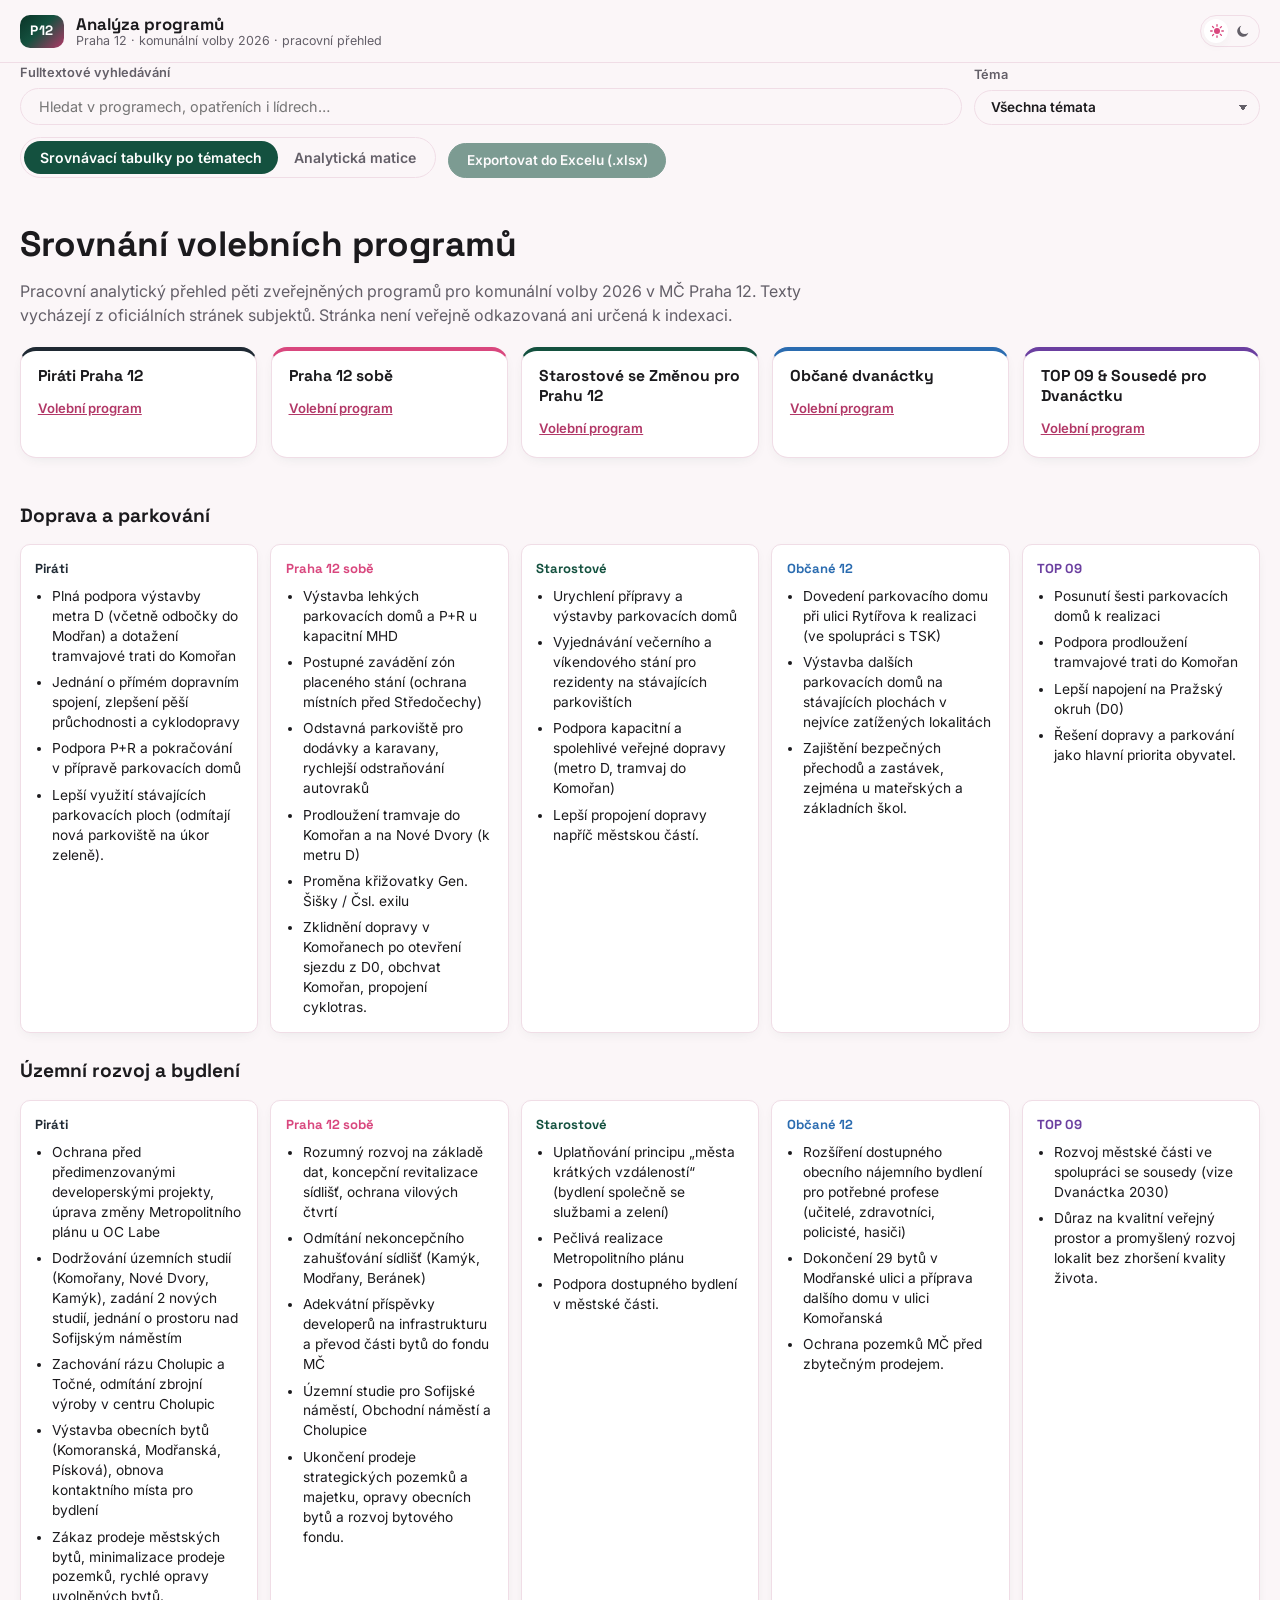
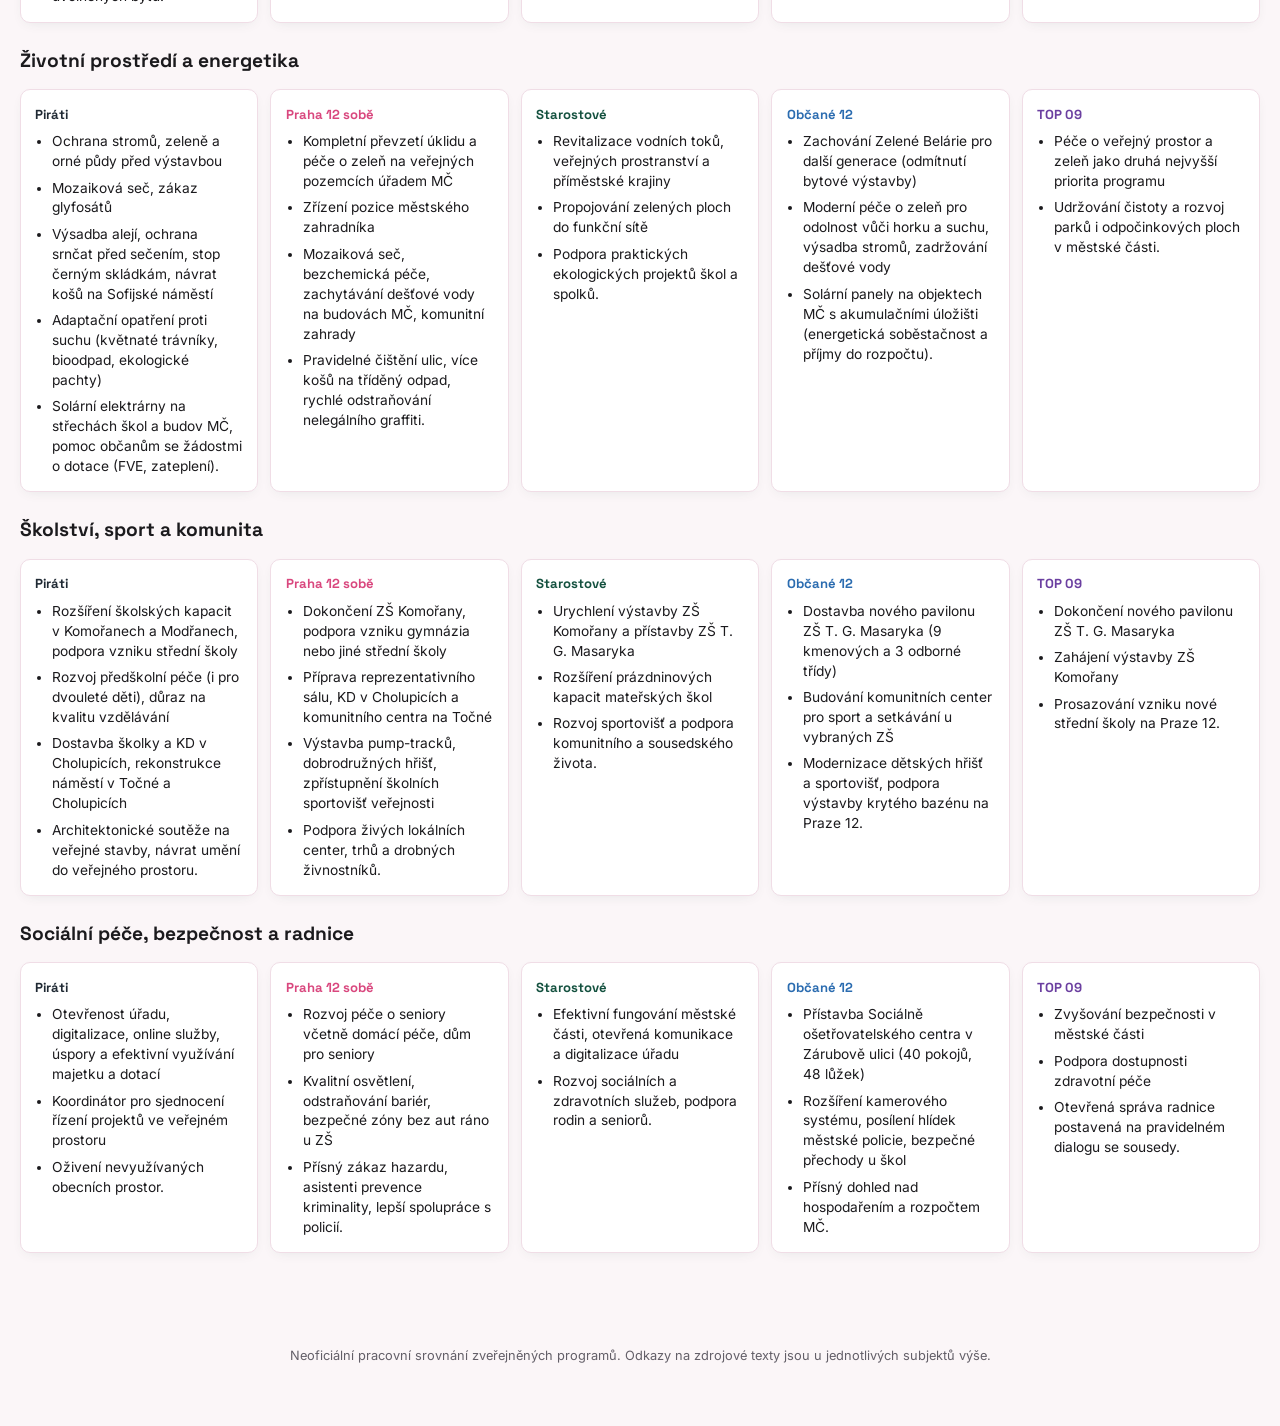
==== analyza-p12-2026/index.html @ 3a78e312 "Add a hidden Prague 12 2026 program comparison page. EOF  Co-authored-by: Cursor <cursoragent@cursor" ====
<!doctype html>
<html lang="cs">
<head>
  <meta charset="UTF-8" />
  <meta name="viewport" content="width=device-width, initial-scale=1" />
  <title>Analýza programů Praha 12 — komunální volby 2026</title>
  <meta name="robots" content="noindex, nofollow">
  <meta name="description" content="Interní srovnání volebních programů komunálních voleb 2026 v MČ Praha 12." />
  <link rel="icon" href="data:,">
  <link rel="preconnect" href="https://fonts.googleapis.com">
  <link rel="preconnect" href="https://fonts.gstatic.com" crossorigin>
  <link href="https://fonts.googleapis.com/css2?family=Space+Grotesk:wght@500;600;700&family=Inter:wght@400;500;600;700&display=swap" rel="stylesheet">
  <link rel="stylesheet" href="../css/styles.css" />
  <link rel="stylesheet" href="styles.css" />
  <script>
    (function () {
      var saved = localStorage.getItem("p12-theme");
      var prefersDark = window.matchMedia && window.matchMedia("(prefers-color-scheme: dark)").matches;
      var theme = saved || (prefersDark ? "dark" : "light");
      document.documentElement.setAttribute("data-theme", theme);
    })();
  </script>
</head>
<body class="analysis-page">
  <div class="analysis-sticky">
    <header class="site-header">
      <div class="site-header__inner">
        <div class="brand">
          <span class="brand__badge">P12</span>
          <div class="brand__text">
            <strong>Analýza programů</strong>
            <span>Praha 12 · komunální volby 2026 · pracovní přehled</span>
          </div>
        </div>
        <div class="header-controls">
          <button id="theme-toggle" class="theme-switch" type="button" role="switch" aria-checked="false" aria-label="Přepnout tmavý režim">
            <span class="theme-switch__icon theme-switch__icon--sun" aria-hidden="true">
              <svg viewBox="0 0 24 24" fill="none" xmlns="http://www.w3.org/2000/svg">
                <circle cx="12" cy="12" r="4.5" fill="currentColor"/>
                <g stroke="currentColor" stroke-width="2" stroke-linecap="round">
                  <path d="M12 2.5v2.3M12 19.2v2.3M21.5 12h-2.3M4.8 12H2.5M18.6 5.4l-1.6 1.6M6.9 17.1l-1.6 1.6M18.6 18.6l-1.6-1.6M6.9 6.9 5.3 5.3"/>
                </g>
              </svg>
            </span>
            <span class="theme-switch__icon theme-switch__icon--moon" aria-hidden="true">
              <svg viewBox="0 0 24 24" fill="none" xmlns="http://www.w3.org/2000/svg">
                <path d="M20 14.5A8.5 8.5 0 1 1 9.5 4a7 7 0 0 0 10.5 10.5Z" fill="currentColor"/>
              </svg>
            </span>
            <span class="theme-switch__thumb" aria-hidden="true"></span>
          </button>
        </div>
      </div>
    </header>

    <div class="analysis-toolbar">
      <div class="analysis-toolbar__row">
        <label class="filter-group filter-group--grow">
          <span class="filter-group__label">Fulltextové vyhledávání</span>
          <div class="search-box">
            <input id="analysis-search" type="search" placeholder="Hledat v programech, opatřeních i lídrech…" autocomplete="off" />
          </div>
        </label>
        <label class="filter-group">
          <span class="filter-group__label">Téma</span>
          <select id="topic-filter" class="analysis-select" aria-label="Filtrovat podle tématu"></select>
        </label>
      </div>
      <div class="analysis-toolbar__row">
        <div class="segmented" role="group" aria-label="Přepínač zobrazení">
          <button class="segmented__btn is-active" type="button" data-view="compare" aria-pressed="true">Srovnávací tabulky po tématech</button>
          <button class="segmented__btn" type="button" data-view="matrix" aria-pressed="false">Analytická matice</button>
        </div>
        <button id="export-xlsx" class="btn btn--primary" type="button">Exportovat do Excelu (.xlsx)</button>
      </div>
    </div>
  </div>

  <main>
    <section class="analysis-hero">
      <h1>Srovnání volebních programů</h1>
      <p>Pracovní analytický přehled pěti zveřejněných programů pro komunální volby 2026 v MČ Praha 12. Texty vycházejí z oficiálních stránek subjektů. Stránka není veřejně odkazovaná ani určená k indexaci.</p>
      <div class="party-overview" id="party-overview"></div>
    </section>

    <div id="view-compare"></div>

    <section id="view-matrix" class="card table-card" hidden>
      <p class="legend">
        <span><i class="swatch swatch--agree" aria-hidden="true"></i> Zelená = shoda většiny stran</span>
        <span><i class="swatch swatch--diverge" aria-hidden="true"></i> Oranžová = rozdílný přístup / specifický návrh</span>
        <span><i class="swatch swatch--conflict" aria-hidden="true"></i> Červená = střet</span>
      </p>
      <div class="matrix-wrap">
        <table class="matrix-table">
          <thead>
            <tr>
              <th>Opatření</th>
              <th>Piráti</th>
              <th>Praha 12 sobě</th>
              <th>STAN</th>
              <th>Občané 12</th>
              <th>TOP 09</th>
              <th>Stav shody</th>
            </tr>
          </thead>
          <tbody id="matrix-body"></tbody>
        </table>
      </div>
    </section>

    <p class="empty-state" id="analysis-empty" hidden>Pro zadané hledání nebo téma se nic nenašlo.</p>
  </main>

  <footer class="site-footer">
    <p>Neoficiální pracovní srovnání zveřejněných programů. Odkazy na zdrojové texty jsou u jednotlivých subjektů výše.</p>
  </footer>

  <script src="https://cdn.sheetjs.com/xlsx-0.20.3/package/dist/xlsx.full.min.js"></script>
  <script src="data.js"></script>
  <script src="app.js"></script>
</body>
</html>
---- css/styles.css ----
/* ===================== Design tokens ===================== */
:root {
  --font-heading: "Space Grotesk", "Inter", system-ui, sans-serif;
  --font-body: "Inter", system-ui, -apple-system, "Segoe UI", sans-serif;

  --color-bg: #fbf6f8;
  --color-bg-alt: #ffffff;
  --color-text: #1b1a1d;
  --color-text-muted: #635f68;
  --color-border: #f0dde6;
  --color-pending: #67676d;
  --color-pending-bg: #eeeef0;

  --color-pink: #d9477e;
  --color-pink-dark: #b23867;
  --color-pink-light: #e678a0;
  --color-green: #14513f;
  --color-green-light: #3f8d72;
  --color-green-dark: #0a3327;

  --color-female: var(--color-pink);
  --color-male: var(--color-green-light);

  --gradient-hero: linear-gradient(135deg, var(--color-green-dark) 0%, var(--color-green) 45%, var(--color-pink-dark) 100%);
  --shadow-card: 0 10px 30px -12px rgba(15, 76, 58, 0.18);
  --shadow-soft: 0 4px 14px -6px rgba(15, 76, 58, 0.12);
  --radius: 16px;
  --radius-sm: 10px;

  color-scheme: light;
}

:root[data-theme="dark"] {
  --color-bg: #0e1715;
  --color-bg-alt: #16211d;
  --color-text: #e9e6e8;
  --color-text-muted: #9aa6a0;
  --color-border: #263330;
  --color-pending: #b5b5bc;
  --color-pending-bg: #292c2e;

  --color-pink: #c96488;
  --color-pink-dark: #ab4f72;
  --color-pink-light: #d884a1;
  --color-green: #336b55;
  --color-green-light: #4f9880;
  --color-green-dark: #152821;

  --color-female: var(--color-pink);
  --color-male: var(--color-green-light);

  --gradient-hero: linear-gradient(135deg, #07120e 0%, #0f3b2b 45%, #5a0f36 100%);
  --shadow-card: 0 10px 30px -10px rgba(0, 0, 0, 0.5);
  --shadow-soft: 0 4px 16px -6px rgba(0, 0, 0, 0.45);
  color-scheme: dark;
}

* { box-sizing: border-box; }

html, body {
  margin: 0;
  padding: 0;
}

/* Prevent mobile browsers (iOS Safari / Chrome) from auto-inflating font
   size inside narrow table columns that sit within a wider, scrollable
   table - the cause of oddly huge text on phones. */
html {
  -webkit-text-size-adjust: 100%;
  text-size-adjust: 100%;
}

body {
  font-family: var(--font-body);
  background: var(--color-bg);
  color: var(--color-text);
  transition: background-color .25s ease, color .25s ease;
  line-height: 1.5;
}

h1, h2, h3 {
  font-family: var(--font-heading);
  margin: 0 0 .5rem;
}

a { color: var(--color-pink-dark); }
:root[data-theme="dark"] a { color: var(--color-pink-light); }

main {
  max-width: 1100px;
  margin: 0 auto;
  padding: 0 1.25rem 4rem;
}

/* ===================== Header ===================== */
.site-header {
  position: sticky;
  top: 0;
  z-index: 20;
  background: color-mix(in srgb, var(--color-bg-alt) 88%, transparent);
  backdrop-filter: blur(10px);
  border-bottom: 1px solid var(--color-border);
}

.site-header__inner {
  max-width: 1100px;
  margin: 0 auto;
  padding: .85rem 1.25rem;
  display: flex;
  align-items: center;
  justify-content: space-between;
  gap: .75rem;
  flex-wrap: wrap;
}

.brand { display: flex; align-items: center; gap: .75rem; }

.header-controls { display: flex; align-items: center; gap: .75rem; }

.brand__badge {
  font-family: var(--font-heading);
  font-weight: 700;
  color: #fff;
  background: var(--gradient-hero);
  padding: .4rem .65rem;
  border-radius: 10px;
  font-size: .85rem;
  letter-spacing: .03em;
}

.brand__text { display: flex; flex-direction: column; line-height: 1.2; }
.brand__text strong { font-family: var(--font-heading); font-size: 1.05rem; }
.brand__text span { font-size: .78rem; color: var(--color-text-muted); }

/* Theme toggle — sliding switch with sun/moon icons in site colors */
.theme-switch {
  position: relative;
  width: 60px;
  height: 32px;
  padding: 0;
  border: 1px solid var(--color-border);
  border-radius: 999px;
  background: var(--color-bg);
  cursor: pointer;
  flex: none;
}
.theme-switch__icon {
  position: absolute;
  top: 50%;
  transform: translateY(-50%);
  width: 16px;
  height: 16px;
  display: flex;
  align-items: center;
  justify-content: center;
  transition: color .2s ease;
}
.theme-switch__icon svg { width: 100%; height: 100%; }
.theme-switch__icon--sun { left: 8px; color: var(--color-pink); z-index: 2; }
.theme-switch__icon--moon { right: 8px; color: var(--color-text-muted); z-index: 2; }
.theme-switch[aria-checked="true"] .theme-switch__icon--sun { color: var(--color-text-muted); }
.theme-switch[aria-checked="true"] .theme-switch__icon--moon { color: var(--color-green-light); }
.theme-switch__thumb {
  position: absolute;
  z-index: 1;
  top: 3px;
  left: 3px;
  width: 24px;
  height: 24px;
  border-radius: 50%;
  background: var(--color-bg-alt);
  box-shadow: var(--shadow-soft);
  transition: transform .25s ease;
}
.theme-switch[aria-checked="true"] .theme-switch__thumb { transform: translateX(30px); }

/* ===================== Hero ===================== */
.hero {
  background: var(--gradient-hero);
  color: #fff;
  padding: 3rem 1.25rem 2.5rem;
  margin-bottom: 1.5rem;
}
.hero__inner { max-width: 1100px; margin: 0 auto; }
.hero h1 {
  font-size: clamp(1.7rem, 4vw, 2.6rem);
  font-weight: 700;
}
.hero p {
  max-width: 640px;
  color: rgba(255,255,255,.88);
  margin: 0 0 1.5rem;
}
.hero__stats {
  display: flex;
  flex-wrap: wrap;
  gap: .6rem;
}
.hero__stats .chip {
  background: rgba(255,255,255,.14);
  border: 1px solid rgba(255,255,255,.28);
  padding: .5rem .9rem;
  border-radius: 999px;
  font-size: .85rem;
  font-weight: 600;
}
.hero__stats .chip strong { font-size: .95rem; }

/* ===================== Tabs ===================== */
.tabs {
  display: flex;
  gap: .5rem;
  margin-bottom: 1.5rem;
}
.tabs__btn {
  font-family: var(--font-heading);
  font-weight: 600;
  padding: .65rem 1.3rem;
  border-radius: 999px;
  border: 1px solid var(--color-border);
  background: var(--color-bg-alt);
  color: var(--color-text-muted);
  cursor: pointer;
  font-size: .95rem;
  transition: all .18s ease;
}
.tabs__btn.is-active {
  background: var(--color-pink);
  border-color: var(--color-pink);
  color: #fff;
  box-shadow: var(--shadow-soft);
}
.tab-panel { display: none; }
.tab-panel.is-active { display: block; animation: fadein .25s ease; }
@keyframes fadein { from { opacity: 0; transform: translateY(4px);} to { opacity: 1; transform: translateY(0);} }

/* ===================== Cards / toolbar ===================== */
.card {
  background: var(--color-bg-alt);
  border: 1px solid var(--color-border);
  border-radius: var(--radius);
  box-shadow: var(--shadow-card);
  padding: 1.25rem;
}

.toolbar { margin-bottom: 1.25rem; display: flex; flex-direction: column; gap: 1rem; }
.toolbar__row {
  display: flex;
  flex-wrap: wrap;
  align-items: center;
  gap: 1rem;
}

.segmented {
  display: inline-flex;
  background: var(--color-bg);
  border: 1px solid var(--color-border);
  border-radius: 999px;
  padding: 3px;
}
.segmented__btn {
  border: none;
  background: transparent;
  color: var(--color-text-muted);
  padding: .5rem 1rem;
  border-radius: 999px;
  cursor: pointer;
  font-weight: 600;
  font-size: .88rem;
  font-family: var(--font-body);
  transition: all .18s ease;
  white-space: nowrap;
}
.segmented__btn.is-active {
  background: var(--color-green);
  color: #fff;
}
.segmented--sm .segmented__btn { padding: .4rem .8rem; font-size: .82rem; }

.municipality-select {
  appearance: none;
  border: 1px solid var(--color-border);
  background: var(--color-bg);
  color: var(--color-text);
  font-family: var(--font-body);
  font-weight: 600;
  font-size: .85rem;
  padding: .5rem 2rem .5rem 1rem;
  border-radius: 999px;
  cursor: pointer;
  background-image: linear-gradient(45deg, transparent 50%, var(--color-text-muted) 50%), linear-gradient(135deg, var(--color-text-muted) 50%, transparent 50%);
  background-position: calc(100% - 16px) center, calc(100% - 11px) center;
  background-size: 5px 5px, 5px 5px;
  background-repeat: no-repeat;
}
.municipality-select:focus-visible { outline: 2px solid var(--color-pink); outline-offset: 1px; }

.search-box {
  flex: 1;
  min-width: 220px;
  display: flex;
  align-items: center;
  gap: .5rem;
  background: var(--color-bg);
  border: 1px solid var(--color-border);
  border-radius: 999px;
  padding: .5rem 1rem;
}
.search-box input {
  border: none;
  background: transparent;
  outline: none;
  width: 100%;
  font-size: .9rem;
  color: var(--color-text);
  font-family: var(--font-body);
}

.filter-group { display: flex; flex-direction: column; gap: .35rem; }
.filter-group--grow { flex: 1; min-width: 280px; }
.filter-group__label { font-size: .8rem; color: var(--color-text-muted); font-weight: 600; }

.age-filter {
  display: flex;
  align-items: center;
  gap: .75rem;
}
.age-number-input {
  width: 58px;
  flex: none;
  padding: .4rem .5rem;
  border-radius: 8px;
  border: 1px solid var(--color-border);
  background: var(--color-bg);
  color: var(--color-text);
  font-size: .9rem;
  font-family: var(--font-body);
  text-align: center;
  -moz-appearance: textfield;
}
.age-number-input::-webkit-outer-spin-button,
.age-number-input::-webkit-inner-spin-button {
  -webkit-appearance: none;
  margin: 0;
}
.age-number-input:focus { outline: 2px solid var(--color-pink); outline-offset: 1px; }

.btn {
  font-family: var(--font-body);
  border-radius: 999px;
  padding: .55rem 1.1rem;
  font-weight: 600;
  font-size: .85rem;
  cursor: pointer;
  border: 1px solid transparent;
}
.btn--ghost {
  background: transparent;
  border-color: var(--color-border);
  color: var(--color-text-muted);
}
.btn--ghost:hover { border-color: var(--color-pink); color: var(--color-pink); }

/* Range slider (dual handle) */
.range-slider {
  position: relative;
  height: 28px;
  display: flex;
  align-items: center;
  flex: 1;
  min-width: 120px;
}
.range-slider__track {
  position: absolute;
  left: 0; right: 0;
  height: 4px;
  border-radius: 4px;
  background: var(--color-border);
  z-index: 1;
}
.range-slider__range {
  position: absolute;
  height: 4px;
  border-radius: 4px;
  background: var(--color-pink);
  z-index: 1;
}
.range-slider input[type="range"] {
  position: absolute;
  width: 100%;
  margin: 0;
  background: none;
  pointer-events: none;
  -webkit-appearance: none;
  appearance: none;
  height: 28px;
  z-index: 2;
}
.range-slider input[type="range"]::-webkit-slider-thumb {
  pointer-events: all;
  -webkit-appearance: none;
  appearance: none;
  width: 18px;
  height: 18px;
  border-radius: 50%;
  background: var(--color-green);
  border: 3px solid #fff;
  box-shadow: 0 1px 4px rgba(0,0,0,.35);
  cursor: pointer;
}
.range-slider input[type="range"]::-moz-range-thumb {
  pointer-events: all;
  width: 18px;
  height: 18px;
  border-radius: 50%;
  background: var(--color-green);
  border: 3px solid #fff;
  cursor: pointer;
}
.range-slider input[type="range"]::-webkit-slider-runnable-track,
.range-slider input[type="range"]::-moz-range-track { background: transparent; }

.result-count {
  font-size: .85rem;
  color: var(--color-text-muted);
  margin: 0 0 1rem .25rem;
}

/* ===================== Accordion (grouped view) ===================== */
.party-card {
  border: 1px solid var(--color-border);
  border-radius: var(--radius);
  background: var(--color-bg-alt);
  margin-bottom: .9rem;
  overflow: hidden;
  box-shadow: var(--shadow-soft);
}
.party-card__header {
  width: 100%;
  display: flex;
  align-items: center;
  justify-content: space-between;
  gap: 1rem;
  padding: 1rem 1.2rem;
  background: transparent;
  border: none;
  cursor: pointer;
  text-align: left;
  color: var(--color-text);
  font-family: var(--font-body);
}
.party-card__title {
  display: flex;
  flex-direction: column;
  gap: .15rem;
}
.party-card__title strong { font-family: var(--font-heading); font-size: 1.02rem; }
.party-card__meta { font-size: .78rem; color: var(--color-text-muted); display: flex; gap: .6rem; flex-wrap: wrap; }
.party-card__chevron { transition: transform .2s ease; color: var(--color-pink); font-size: 1.1rem; }
.party-card.is-open .party-card__chevron { transform: rotate(180deg); }
.party-card__body { display: none; border-top: 1px solid var(--color-border); }
.party-card.is-open .party-card__body { display: block; }

.badge {
  display: inline-flex;
  align-items: center;
  gap: .3rem;
  padding: .15rem .55rem;
  border-radius: 999px;
  font-size: .72rem;
  font-weight: 700;
}
.badge--female { background: color-mix(in srgb, var(--color-female) 16%, transparent); color: var(--color-female); }
.badge--male { background: color-mix(in srgb, var(--color-male) 16%, transparent); color: var(--color-male); }

/* ===================== Tables ===================== */
.table-wrap { overflow-x: auto; max-width: 100%; }
.candidates-table, .overview-table {
  width: 100%;
  min-width: 640px;
  border-collapse: collapse;
  font-size: .9rem;
  table-layout: fixed;
}
.candidates-table th, .candidates-table td,
.overview-table th, .overview-table td {
  text-align: left;
  padding: .65rem .9rem;
  border-bottom: 1px solid var(--color-border);
  white-space: nowrap;
  overflow: hidden;
  text-overflow: ellipsis;
}
.candidates-table td:nth-child(1), .candidates-table th:nth-child(1) { width: 56px; }
.candidates-table td:nth-child(2), .candidates-table th:nth-child(2) { width: var(--name-col-width, 220px); white-space: nowrap; }
.candidates-table td:nth-child(3), .candidates-table th:nth-child(3) { width: 60px; }
.candidates-table td:nth-child(4), .candidates-table th:nth-child(4) { white-space: normal; }
.candidates-table td:nth-child(5), .candidates-table th:nth-child(5) { white-space: normal; width: 18%; }
.overview-table td:nth-child(1), .overview-table th:nth-child(1) { white-space: normal; width: 34%; }
.candidates-table thead th, .overview-table thead th {
  font-family: var(--font-heading);
  font-size: .78rem;
  text-transform: uppercase;
  letter-spacing: .04em;
  color: var(--color-text-muted);
  background: var(--color-bg);
  position: sticky;
  top: 0;
}
.candidates-table tbody tr:hover, .overview-table tbody tr:hover {
  background: color-mix(in srgb, var(--color-pink) 6%, transparent);
}
.table-wrap.card { padding: 0; border-radius: var(--radius); }
.table-card { margin-top: 1.5rem; }

.empty-state {
  text-align: center;
  color: var(--color-text-muted);
  padding: 2.5rem 1rem;
}

/* ===================== Overview / summary ===================== */
.summary-grid {
  display: grid;
  grid-template-columns: repeat(auto-fit, minmax(150px, 1fr));
  gap: 1rem;
  margin-bottom: 1.5rem;
}
.summary-card {
  background: var(--color-bg-alt);
  border: 1px solid var(--color-border);
  border-radius: var(--radius);
  padding: 1.1rem 1.2rem;
  box-shadow: var(--shadow-soft);
}
.summary-card span {
  display: block;
  font-size: .78rem;
  color: var(--color-text-muted);
  font-weight: 600;
  margin-bottom: .3rem;
}
.summary-card strong {
  font-family: var(--font-heading);
  font-size: 1.7rem;
}
.summary-card.female strong { color: var(--color-female); }
.summary-card.male strong { color: var(--color-male); }

.topn-input {
  display: flex;
  align-items: center;
  gap: .5rem;
  font-size: .85rem;
  color: var(--color-text-muted);
}
.topn-input input {
  width: 64px;
  padding: .4rem .5rem;
  border-radius: 8px;
  border: 1px solid var(--color-border);
  background: var(--color-bg);
  color: var(--color-text);
  font-size: .9rem;
}
.topn-input .hint { font-size: .78rem; }

.chart-grid {
  display: grid;
  grid-template-columns: repeat(auto-fit, minmax(280px, 1fr));
  gap: 1.25rem;
  margin-bottom: 1.5rem;
}
.chart-grid--stack { grid-template-columns: 1fr; }
.chart-card { min-width: 0; }
.chart-card h2 { font-size: 1.05rem; }
.chart-card__hint { font-size: .78rem; color: var(--color-text-muted); margin: -.3rem 0 1rem; }
.chart-card__header {
  display: flex;
  align-items: center;
  justify-content: space-between;
  flex-wrap: wrap;
  gap: .6rem;
  margin-bottom: .25rem;
}
.chart-card__header h2 { margin-bottom: 0; }

.donut-wrap { display: flex; align-items: center; gap: 1.5rem; flex-wrap: wrap; }
.donut { width: 140px; height: 140px; transform: rotate(-90deg); }
.donut__bg { fill: none; stroke: var(--color-male); stroke-width: 16; }
.donut__segment { fill: none; stroke-width: 16; stroke-linecap: round; transition: stroke-dasharray .4s ease; }
.donut__segment--female { stroke: var(--color-female); }

.donut-legend { display: flex; flex-direction: column; gap: .5rem; font-size: .9rem; font-family: var(--font-heading); }
.donut-legend strong { margin-left: .3rem; }
.dot { width: 10px; height: 10px; border-radius: 50%; display: inline-block; margin-right: .4rem; }
.dot--female { background: var(--color-female); }
.dot--male { background: var(--color-male); }

.bar-chart { display: flex; flex-direction: column; gap: .6rem; }
.bar-row { display: grid; grid-template-columns: 70px 1fr 40px; align-items: center; gap: .6rem; font-size: .82rem; font-family: var(--font-heading); }
.bar-row__track { background: var(--color-bg); border-radius: 999px; height: 12px; overflow: hidden; }
.bar-row__fill { height: 100%; background: linear-gradient(90deg, var(--color-green), var(--color-pink)); border-radius: 999px; }
.bar-row__count { text-align: right; color: var(--color-text-muted); }

/* Per-party comparison bar charts (overview tab) */
.party-bar-chart { display: flex; flex-direction: column; gap: .85rem; }
.party-bar-row { display: flex; flex-direction: column; gap: .3rem; }
.party-bar-row__label {
  display: flex;
  justify-content: space-between;
  gap: .5rem;
  font-size: .82rem;
  font-weight: 600;
  font-family: var(--font-heading);
}
.party-bar-row__label span:first-child {
  flex: 1 1 auto;
  min-width: 0;
  white-space: nowrap;
  overflow: hidden;
  text-overflow: ellipsis;
}
.party-bar-row__label span:last-child { flex: none; color: var(--color-text-muted); font-weight: 500; white-space: nowrap; }
.party-bar-row__track {
  position: relative;
  background: var(--color-bg);
  border-radius: 999px;
  height: 14px;
  overflow: hidden;
}
.party-bar-row__fill {
  height: 100%;
  background: linear-gradient(90deg, var(--color-green), var(--color-pink));
  border-radius: 999px;
}
.party-bar-row__avg-line {
  position: absolute;
  top: -3px;
  bottom: -3px;
  width: 2px;
  background: var(--color-text-muted);
  opacity: .55;
}

/* Average marker (arrow + label) shown above the age comparison chart */
.party-chart-wrap { position: relative; padding-top: 3.6rem; }
.avg-marker {
  position: absolute;
  top: 0;
  transform: translateX(-50%);
  display: flex;
  flex-direction: column;
  align-items: center;
  gap: .1rem;
  line-height: 1.1;
  white-space: nowrap;
}
.avg-marker__label {
  font-family: var(--font-heading);
  font-size: .74rem;
  font-weight: 700;
  text-transform: uppercase;
  letter-spacing: .04em;
  color: var(--color-pink);
  background: color-mix(in srgb, var(--color-pink) 14%, transparent);
  padding: .2rem .55rem;
  border-radius: 999px;
}
.avg-marker__arrow {
  width: 30px;
  height: 36px;
  filter: drop-shadow(0 3px 3px color-mix(in srgb, var(--color-green-dark) 45%, transparent));
}
.avg-marker__arrow-shape {
  fill: var(--color-pink);
  stroke: var(--color-green-dark);
  stroke-width: 5;
}
.avg-marker__arrow-shine { fill: #fff; opacity: .55; }

/* Stacked gender ratio bars */
.party-bar-chart--stacked .party-bar-row__track {
  display: flex;
  background: var(--color-border);
}
.party-bar-chart--stacked .party-bar-row__segment--female { background: var(--color-female); height: 100%; }
.party-bar-chart--stacked .party-bar-row__segment--male { background: var(--color-male); height: 100%; }

/* ===================== Results tab ===================== */
.sample-banner {
  display: flex;
  align-items: center;
  gap: .6rem;
  background: color-mix(in srgb, #e8a73c 16%, transparent);
  border: 1px solid color-mix(in srgb, #e8a73c 45%, transparent);
  color: color-mix(in srgb, #e8a73c 65%, var(--color-text));
  border-radius: var(--radius-sm);
  padding: .75rem 1rem;
  font-size: .85rem;
  font-weight: 600;
  margin-bottom: 1.25rem;
}

.results-toolbar { display: flex; flex-direction: column; gap: 1rem; margin-bottom: 1.5rem; }
.results-toolbar[hidden] { display: none; }
.results-location-filter__row { display: flex; flex-wrap: wrap; gap: 1rem; }
#results-location-filter > .chart-card__hint { margin: .65rem 0 0; }
.results-location-filter__field { flex: 2 1 300px; min-width: 0; }
.results-location-filter__field--precinct { flex: 1 1 240px; }
.results-location-filter__field > span { display: block; font-size: .82rem; font-weight: 600; margin-bottom: .35rem; }
.results-picker { position: relative; }
.results-picker summary {
  padding: .75rem 1rem;
  border: 1px solid var(--color-border);
  border-radius: var(--radius-sm);
  background: var(--color-bg-alt);
  cursor: pointer;
  font-size: .85rem;
  overflow-wrap: anywhere;
}
.results-picker[open] summary { border-color: var(--color-pink); }
.results-picker--pending summary { color: var(--color-pending); background: var(--color-pending-bg); }
.results-picker__options {
  position: absolute;
  z-index: 10;
  top: calc(100% + .35rem);
  width: 100%;
  max-height: 360px;
  overflow-y: auto;
  padding: .35rem;
  border: 1px solid var(--color-border);
  border-radius: var(--radius-sm);
  background: var(--color-bg-alt);
  box-shadow: var(--shadow-card);
}
.results-picker__option {
  display: flex;
  flex-direction: column;
  gap: .15rem;
  width: 100%;
  padding: .65rem .75rem;
  border: 2px solid transparent;
  border-radius: 7px;
  background: transparent;
  color: var(--color-text);
  font: inherit;
  font-size: .85rem;
  text-align: left;
  cursor: pointer;
}
.results-picker__option small { color: var(--color-text-muted); }
.results-picker__option--pending { background: var(--color-pending-bg); color: var(--color-pending); }
.results-picker__option--pending small { color: inherit; }
.results-picker__option + .results-picker__option { margin-top: .2rem; }
.results-picker__option:hover { border-color: var(--color-border); }
.results-picker__option[aria-pressed="true"] { border-color: var(--color-pink); }
.results-picker summary:focus-visible,
.results-picker__option:focus-visible { outline: 2px solid var(--color-pink); outline-offset: 2px; }
.results-scope { margin: 0; font-family: var(--font-heading); font-weight: 600; overflow-wrap: anywhere; }
.results-toolbar__row {
  display: flex;
  flex-wrap: wrap;
  align-items: center;
  gap: 1.25rem;
}

.results-progress { flex: 1 1 260px; display: flex; flex-direction: column; gap: .35rem; }
.results-progress__label {
  display: flex;
  justify-content: space-between;
  font-size: .82rem;
  color: var(--color-text-muted);
  font-weight: 600;
}
.results-progress__label strong { color: var(--color-text); font-family: var(--font-heading); }
.results-progress__track { height: 10px; background: var(--color-bg); border-radius: 999px; overflow: hidden; }
.results-progress__fill {
  height: 100%;
  background: linear-gradient(90deg, var(--color-green), var(--color-pink));
  border-radius: 999px;
  transition: width .4s ease;
}

.results-meta {
  display: flex;
  gap: 1.5rem;
  flex-wrap: wrap;
  font-size: .82rem;
  color: var(--color-text-muted);
}
.results-meta div { display: flex; flex-direction: column; gap: .2rem; }
.results-meta strong { color: var(--color-text); font-family: var(--font-heading); font-size: .95rem; }

.results-autorefresh {
  display: flex;
  align-items: center;
  gap: .5rem;
  font-size: .85rem;
  color: var(--color-text-muted);
  cursor: pointer;
}
.results-autorefresh input { accent-color: var(--color-pink); width: 16px; height: 16px; }

.party-bar-chart--results .party-bar-row__label span:last-child { color: var(--color-text); font-weight: 700; }

.results-below-threshold {
  margin-top: .5rem;
  padding: 1rem;
  border-top: 2px solid var(--color-text-muted);
  border-radius: 0 0 var(--radius-sm) var(--radius-sm);
  background: color-mix(in srgb, var(--color-text-muted) 10%, var(--color-bg-alt));
}
.results-below-threshold h3 {
  margin: 0 0 1rem;
  font-size: .85rem;
  color: var(--color-text-muted);
}
.results-below-threshold .party-bar-row__label,
.results-below-threshold .party-bar-row__label span:last-child {
  color: var(--color-text-muted);
}
.results-below-threshold .party-bar-row__track {
  background: var(--color-bg-alt);
}
.results-below-threshold .party-bar-row__fill {
  background: var(--color-text-muted);
}

.seats-grid {
  display: grid;
  grid-template-columns: repeat(auto-fill, minmax(230px, 1fr));
  gap: .5rem;
}
.seat-card {
  border: 1px solid var(--color-border);
  border-radius: var(--radius-sm);
  padding: .45rem .7rem;
  display: flex;
  flex-direction: column;
  justify-content: center;
  gap: .15rem;
  min-height: 48px;
  background: var(--color-bg);
}
.seat-card__top {
  display: flex;
  align-items: baseline;
  gap: .4rem;
  min-width: 0;
}
.seat-card__number {
  flex: none;
  font-size: .68rem;
  font-weight: 700;
  color: var(--color-text-muted);
  font-family: var(--font-heading);
}
.seat-card__name {
  flex: 1;
  min-width: 0;
  font-size: .82rem;
  font-weight: 700;
  line-height: 1.25;
  overflow: hidden;
  text-overflow: ellipsis;
  white-space: nowrap;
}
.seat-card__votes {
  flex: none;
  font-size: .68rem;
  color: var(--color-text-muted);
  white-space: nowrap;
}
.seat-card__party {
  font-size: .7rem;
  color: var(--color-text-muted);
  overflow: hidden;
  text-overflow: ellipsis;
  white-space: nowrap;
}
.seat-card--pending {
  border-style: dashed;
  color: var(--color-text-muted);
}
.seat-card--pending .seat-card__name { font-weight: 500; font-size: .78rem; color: var(--color-text-muted); }
.seat-card--filled { border-color: color-mix(in srgb, var(--color-pink) 35%, var(--color-border)); }

/* Alternating background + border per party group, so seats sorted by
   party read as clearly separated bands even though they share one grid.
   Only filled cards get a stripe (pending ones have no known party). */
.seat-card--filled.seat-card--stripe-a {
  background: color-mix(in srgb, var(--color-pink) 14%, var(--color-bg));
  border-color: color-mix(in srgb, var(--color-pink) 55%, var(--color-border));
  border-left-width: 3px;
}
.seat-card--filled.seat-card--stripe-b {
  background: color-mix(in srgb, var(--color-green) 20%, var(--color-bg));
  border-color: color-mix(in srgb, var(--color-green) 55%, var(--color-border));
  border-left-width: 3px;
}

/* ===================== Footer ===================== */
.site-footer {
  text-align: center;
  font-size: .8rem;
  color: var(--color-text-muted);
  padding: 2rem 1.25rem 3rem;
}

/* ===================== Responsive ===================== */
@media (max-width: 640px) {
  .toolbar__row { flex-direction: column; align-items: stretch; }
  .party-card__header { flex-wrap: wrap; }

  /* Candidate list: switch from a horizontally-scrolling table to a
     stacked card layout - far more usable on a phone than tiny columns. */
  .table-wrap:has(.candidates-table) { overflow-x: visible; }
  .candidates-table { min-width: 0; width: 100%; }
  .candidates-table thead { display: none; }

  .candidates-table tbody tr {
    display: flex;
    flex-wrap: wrap;
    align-items: baseline;
    column-gap: .4rem;
    row-gap: .2rem;
    padding: .75rem 1rem;
    border-bottom: 1px solid var(--color-border);
  }

  .candidates-table tbody td {
    border-bottom: none;
    padding: 0;
    white-space: normal;
    overflow: visible;
    text-overflow: clip;
  }

  .candidates-table tbody td:nth-child(1) {
    order: 1;
    width: auto;
    font-weight: 700;
    color: var(--color-pink);
  }
  .candidates-table tbody td:nth-child(1)::after { content: "."; }

  .candidates-table tbody td:nth-child(2) {
    order: 2;
    width: auto;
    flex: 1 1 auto;
    min-width: 0;
  }

  .candidates-table tbody td:nth-child(3) {
    order: 3;
    width: auto;
    font-size: .82rem;
    color: var(--color-text-muted);
  }
  .candidates-table tbody td:nth-child(3)::after { content: " let"; }

  .candidates-table tbody td:nth-child(4) {
    order: 4;
    flex: 1 0 100%;
    font-size: .85rem;
    color: var(--color-text-muted);
  }

  .candidates-table tbody td:nth-child(5) {
    order: 5;
    flex: 1 0 100%;
    font-size: .78rem;
    font-weight: 700;
    color: var(--color-pink);
  }
}
---- analyza-p12-2026/styles.css ----
.analysis-page main {
  max-width: 1480px;
  padding-bottom: 3rem;
}

.analysis-sticky {
  position: sticky;
  top: 0;
  z-index: 30;
  background: color-mix(in srgb, var(--color-bg) 92%, transparent);
  backdrop-filter: blur(12px);
}

.analysis-page .site-header {
  position: static;
  background: transparent;
  backdrop-filter: none;
}

.analysis-page .site-header__inner,
.analysis-toolbar,
.analysis-page main,
.analysis-page .site-footer {
  max-width: 1480px;
}

.analysis-toolbar {
  margin: 0 auto;
  padding: 0 1.25rem 1rem;
  display: flex;
  flex-direction: column;
  gap: .75rem;
}

.analysis-toolbar__row {
  display: flex;
  flex-wrap: wrap;
  align-items: end;
  gap: .75rem;
}

.analysis-toolbar .search-box {
  min-width: min(100%, 280px);
}

.analysis-select {
  appearance: none;
  border: 1px solid var(--color-border);
  background: var(--color-bg);
  color: var(--color-text);
  font-family: var(--font-body);
  font-weight: 600;
  font-size: .85rem;
  padding: .55rem 2.1rem .55rem 1rem;
  border-radius: 999px;
  cursor: pointer;
  min-width: 220px;
  background-image: linear-gradient(45deg, transparent 50%, var(--color-text-muted) 50%), linear-gradient(135deg, var(--color-text-muted) 50%, transparent 50%);
  background-position: calc(100% - 16px) center, calc(100% - 11px) center;
  background-size: 5px 5px, 5px 5px;
  background-repeat: no-repeat;
}

.analysis-select:focus-visible {
  outline: 2px solid var(--color-pink);
  outline-offset: 1px;
}

.btn--primary {
  background: var(--color-green);
  color: #fff;
  border-color: var(--color-green);
}

.btn--primary:hover {
  background: var(--color-green-dark);
}

.btn--primary:disabled {
  opacity: .55;
  cursor: not-allowed;
}

.analysis-hero {
  padding: 1.5rem 0 1.25rem;
}

.analysis-hero h1 {
  font-size: clamp(1.6rem, 3vw, 2.2rem);
}

.analysis-hero p {
  color: var(--color-text-muted);
  max-width: 52rem;
  margin: 0 0 1.25rem;
}

.party-overview {
  display: grid;
  grid-template-columns: repeat(5, minmax(0, 1fr));
  gap: .85rem;
}

.party-overview__card {
  background: var(--color-bg-alt);
  border: 1px solid var(--color-border);
  border-radius: var(--radius);
  padding: 1rem 1.05rem 1.1rem;
  box-shadow: var(--shadow-soft);
  border-top: 4px solid var(--party-accent, var(--color-pink));
  min-width: 0;
}

.party-overview__card strong {
  display: block;
  font-family: var(--font-heading);
  font-size: .98rem;
  line-height: 1.25;
  margin-bottom: .55rem;
}

.party-overview__card a {
  font-size: .82rem;
  font-weight: 600;
}

.topic-block {
  margin-top: 1.5rem;
}

.topic-block h2 {
  font-size: 1.2rem;
  margin-bottom: .85rem;
}

.compare-grid {
  display: grid;
  grid-template-columns: repeat(5, minmax(0, 1fr));
  gap: .75rem;
}

.compare-card {
  background: var(--color-bg-alt);
  border: 1px solid var(--color-border);
  border-radius: var(--radius-sm);
  padding: .9rem;
  box-shadow: var(--shadow-soft);
  min-width: 0;
}

.compare-card__party {
  font-family: var(--font-heading);
  font-size: .82rem;
  font-weight: 700;
  margin-bottom: .5rem;
  color: var(--party-accent, var(--color-green));
}

.point-list {
  margin: 0;
  padding-left: 1.05rem;
  font-size: .86rem;
  line-height: 1.45;
}

.point-list li + li {
  margin-top: .4rem;
}

.compare-card.is-dimmed {
  opacity: .38;
}

mark.hit {
  background: color-mix(in srgb, var(--color-pink) 28%, transparent);
  color: inherit;
  padding: 0 .1em;
  border-radius: 3px;
}

.legend {
  display: flex;
  flex-wrap: wrap;
  gap: .6rem 1rem;
  margin: 0 0 1rem;
  font-size: .82rem;
  color: var(--color-text-muted);
}

.legend span {
  display: inline-flex;
  align-items: center;
  gap: .4rem;
}

.swatch {
  width: .85rem;
  height: .85rem;
  border-radius: 4px;
  display: inline-block;
}

.swatch--agree { background: #2f8f63; }
.swatch--diverge { background: #d48a2c; }
.swatch--conflict { background: #c44545; }

.matrix-wrap {
  overflow-x: auto;
  border-radius: var(--radius);
}

.matrix-table {
  width: 100%;
  min-width: 980px;
  border-collapse: collapse;
  font-size: .84rem;
}

.matrix-table th,
.matrix-table td {
  text-align: left;
  padding: .7rem .75rem;
  border-bottom: 1px solid var(--color-border);
  vertical-align: top;
}

.matrix-table thead th {
  font-family: var(--font-heading);
  font-size: .74rem;
  text-transform: uppercase;
  letter-spacing: .04em;
  color: var(--color-text-muted);
  background: var(--color-bg);
  position: sticky;
  top: 0;
}

.matrix-table tbody tr.status-agreement {
  background: color-mix(in srgb, #2f8f63 11%, var(--color-bg-alt));
}

.matrix-table tbody tr.status-divergence {
  background: color-mix(in srgb, #d48a2c 12%, var(--color-bg-alt));
}

.matrix-table tbody tr.status-conflict {
  background: color-mix(in srgb, #c44545 13%, var(--color-bg-alt));
}

.stance {
  display: inline-block;
  font-weight: 600;
  font-size: .78rem;
  line-height: 1.3;
}

.stance--yes { color: #1d6b46; }
.stance--partial { color: #9a5b10; }
.stance--unspecified { color: var(--color-text-muted); font-weight: 500; }
.stance--conflict { color: #a32828; }

:root[data-theme="dark"] .stance--yes { color: #7dcca8; }
:root[data-theme="dark"] .stance--partial { color: #efc07a; }
:root[data-theme="dark"] .stance--conflict { color: #f09b9b; }

.agreement-pill {
  display: inline-block;
  font-weight: 700;
  font-size: .75rem;
  padding: .28rem .55rem;
  border-radius: 999px;
  white-space: nowrap;
}

.agreement-pill--agreement {
  background: color-mix(in srgb, #2f8f63 18%, transparent);
  color: #1d6b46;
}

.agreement-pill--divergence {
  background: color-mix(in srgb, #d48a2c 20%, transparent);
  color: #8a4f0c;
}

.agreement-pill--conflict {
  background: color-mix(in srgb, #c44545 20%, transparent);
  color: #8b1f1f;
}

:root[data-theme="dark"] .agreement-pill--agreement { color: #b7e4cc; }
:root[data-theme="dark"] .agreement-pill--divergence { color: #f3d09a; }
:root[data-theme="dark"] .agreement-pill--conflict { color: #f5b4b4; }

.party-pirati { --party-accent: #1f2933; }
.party-p12sobe { --party-accent: var(--color-pink); }
.party-stan { --party-accent: var(--color-green); }
.party-obcane { --party-accent: #2b6cb0; }
.party-top09 { --party-accent: #6b3fa0; }

:root[data-theme="dark"] .party-pirati { --party-accent: #c5ccd3; }

@media (max-width: 1100px) {
  .party-overview,
  .compare-grid {
    grid-template-columns: repeat(2, minmax(0, 1fr));
  }
}

@media (max-width: 640px) {
  .party-overview,
  .compare-grid {
    grid-template-columns: 1fr;
  }

  .analysis-toolbar .segmented {
    width: 100%;
  }

  .analysis-toolbar .segmented__btn {
    flex: 1;
    white-space: normal;
    text-align: center;
    line-height: 1.2;
    padding: .45rem .55rem;
  }
}
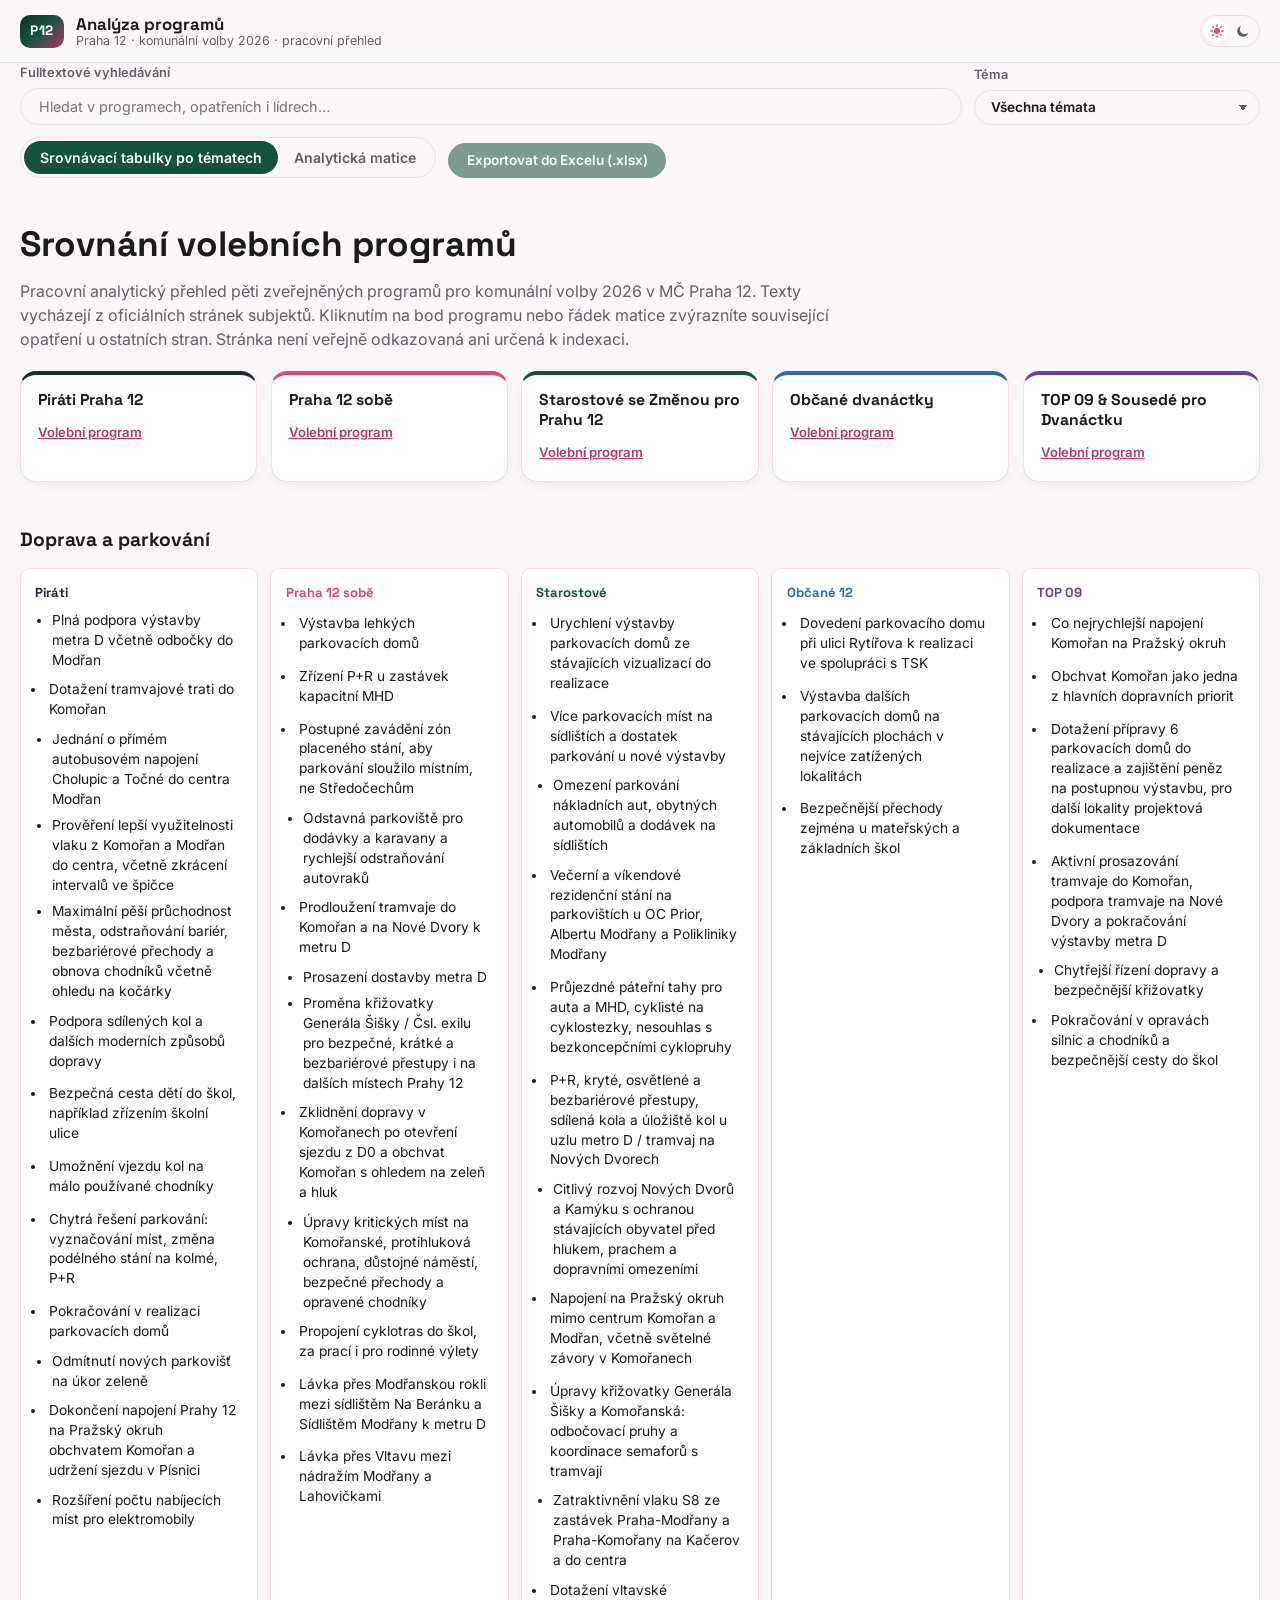
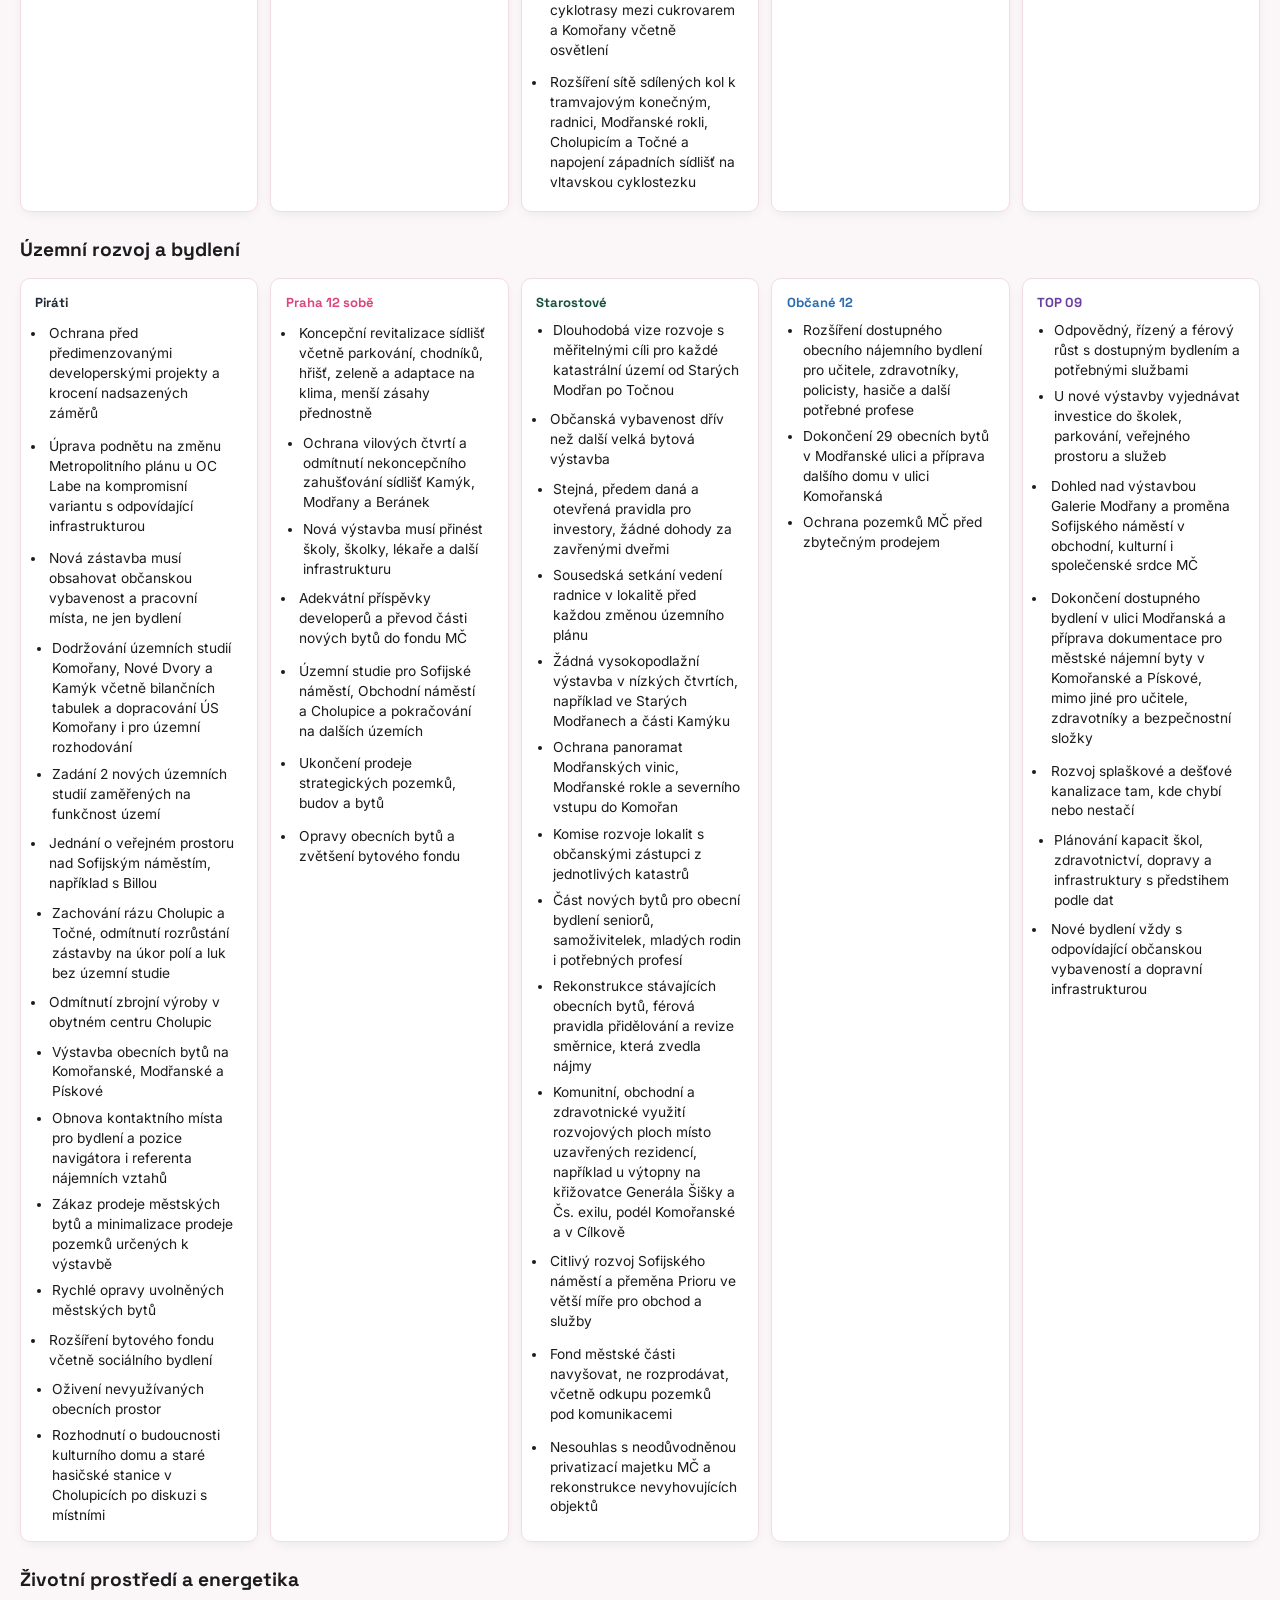
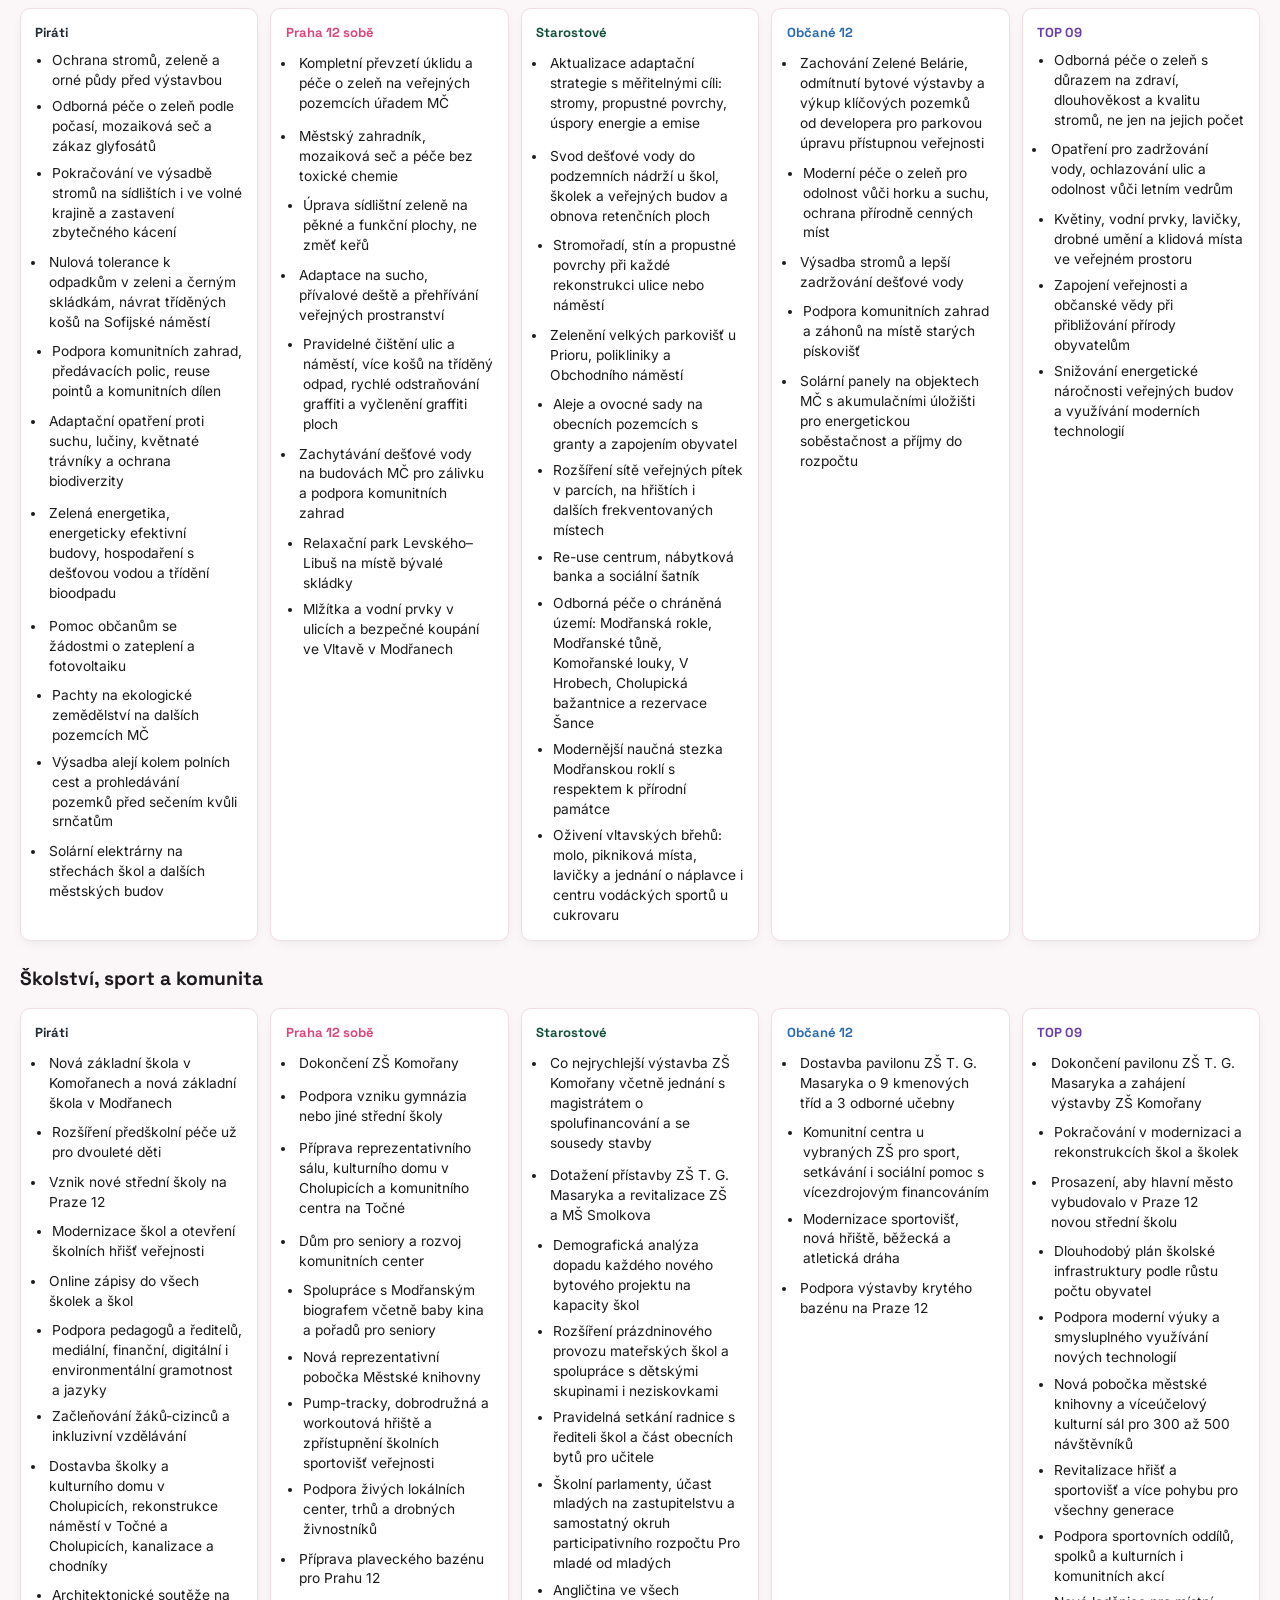
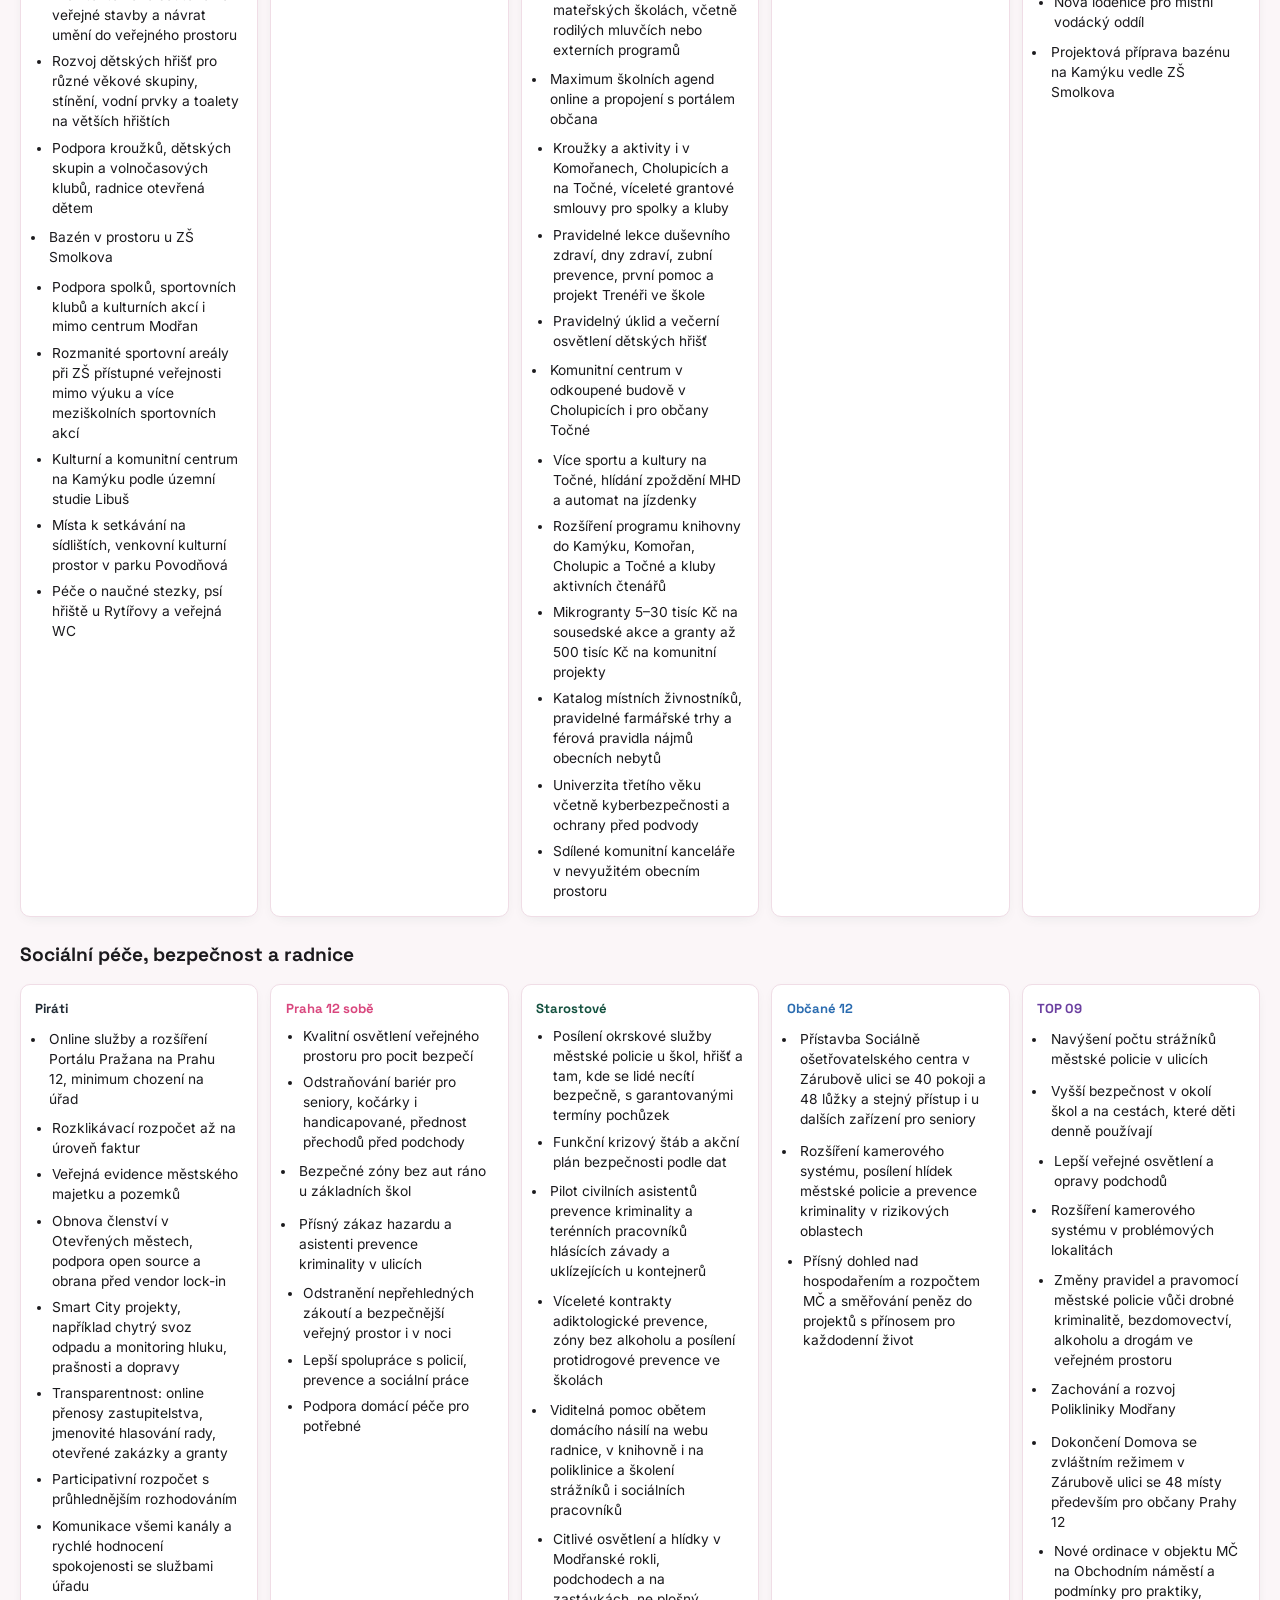
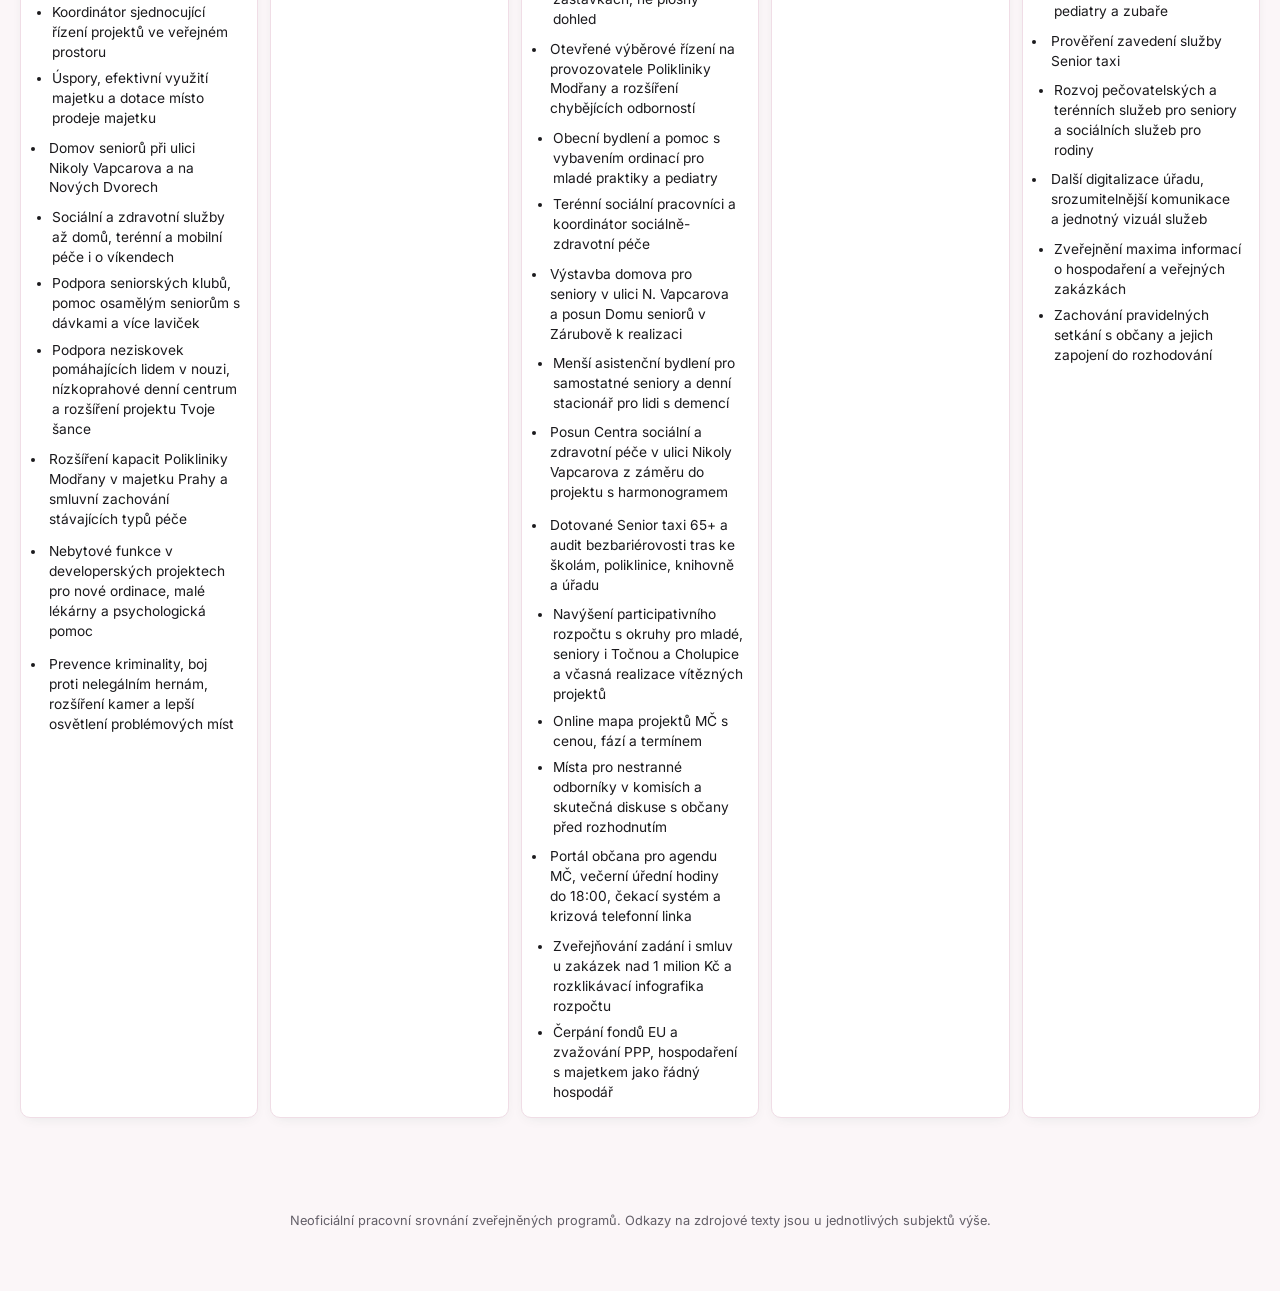
==== commit d2fc4750: "Expand the hidden 2026 program comparison with full points, related-item highlighting, and a web-lik" ====
--- a/analyza-p12-2026/index.html
+++ b/analyza-p12-2026/index.html
@@ -73,13 +73,14 @@
         </div>
         <button id="export-xlsx" class="btn btn--primary" type="button">Exportovat do Excelu (.xlsx)</button>
       </div>
+      <p id="related-hint" class="related-hint" hidden></p>
     </div>
   </div>
 
   <main>
     <section class="analysis-hero">
       <h1>Srovnání volebních programů</h1>
-      <p>Pracovní analytický přehled pěti zveřejněných programů pro komunální volby 2026 v MČ Praha 12. Texty vycházejí z oficiálních stránek subjektů. Stránka není veřejně odkazovaná ani určená k indexaci.</p>
+      <p>Pracovní analytický přehled pěti zveřejněných programů pro komunální volby 2026 v MČ Praha 12. Texty vycházejí z oficiálních stránek subjektů. Kliknutím na bod programu nebo řádek matice zvýrazníte související opatření u ostatních stran. Stránka není veřejně odkazovaná ani určená k indexaci.</p>
       <div class="party-overview" id="party-overview"></div>
     </section>
 
--- a/analyza-p12-2026/styles.css
+++ b/analyza-p12-2026/styles.css
@@ -167,6 +167,60 @@
   margin-top: .4rem;
 }
 
+.point-list li[data-tags] {
+  cursor: pointer;
+  border-radius: 8px;
+  padding: .2rem .4rem .2rem .2rem;
+  margin-left: -.4rem;
+}
+
+.point-list li[data-tags]:hover {
+  background: color-mix(in srgb, var(--color-pink) 12%, transparent);
+}
+
+.related-hint {
+  margin: 0;
+  font-size: .82rem;
+  color: var(--color-green-dark);
+  background: color-mix(in srgb, var(--color-green) 12%, transparent);
+  border: 1px solid color-mix(in srgb, var(--color-green) 28%, var(--color-border));
+  border-radius: 999px;
+  padding: .45rem .9rem;
+}
+
+:root[data-theme="dark"] .related-hint {
+  color: #c8ead9;
+}
+
+body.is-linking .point-list li {
+  opacity: .32;
+}
+
+body.is-linking .point-list li.is-related {
+  opacity: 1;
+  background: color-mix(in srgb, #d48a2c 16%, var(--color-bg-alt));
+  outline: 2px solid color-mix(in srgb, #d48a2c 65%, transparent);
+}
+
+body.is-linking .point-list li.is-source {
+  background: color-mix(in srgb, var(--color-green) 16%, var(--color-bg-alt));
+  outline-color: var(--color-green);
+}
+
+.matrix-table tbody tr {
+  cursor: pointer;
+}
+
+body.is-linking .matrix-table tbody tr {
+  opacity: .35;
+}
+
+body.is-linking .matrix-table tbody tr.is-related {
+  opacity: 1;
+  outline: 2px solid color-mix(in srgb, #d48a2c 70%, transparent);
+  outline-offset: -2px;
+}
+
 .compare-card.is-dimmed {
   opacity: .38;
 }
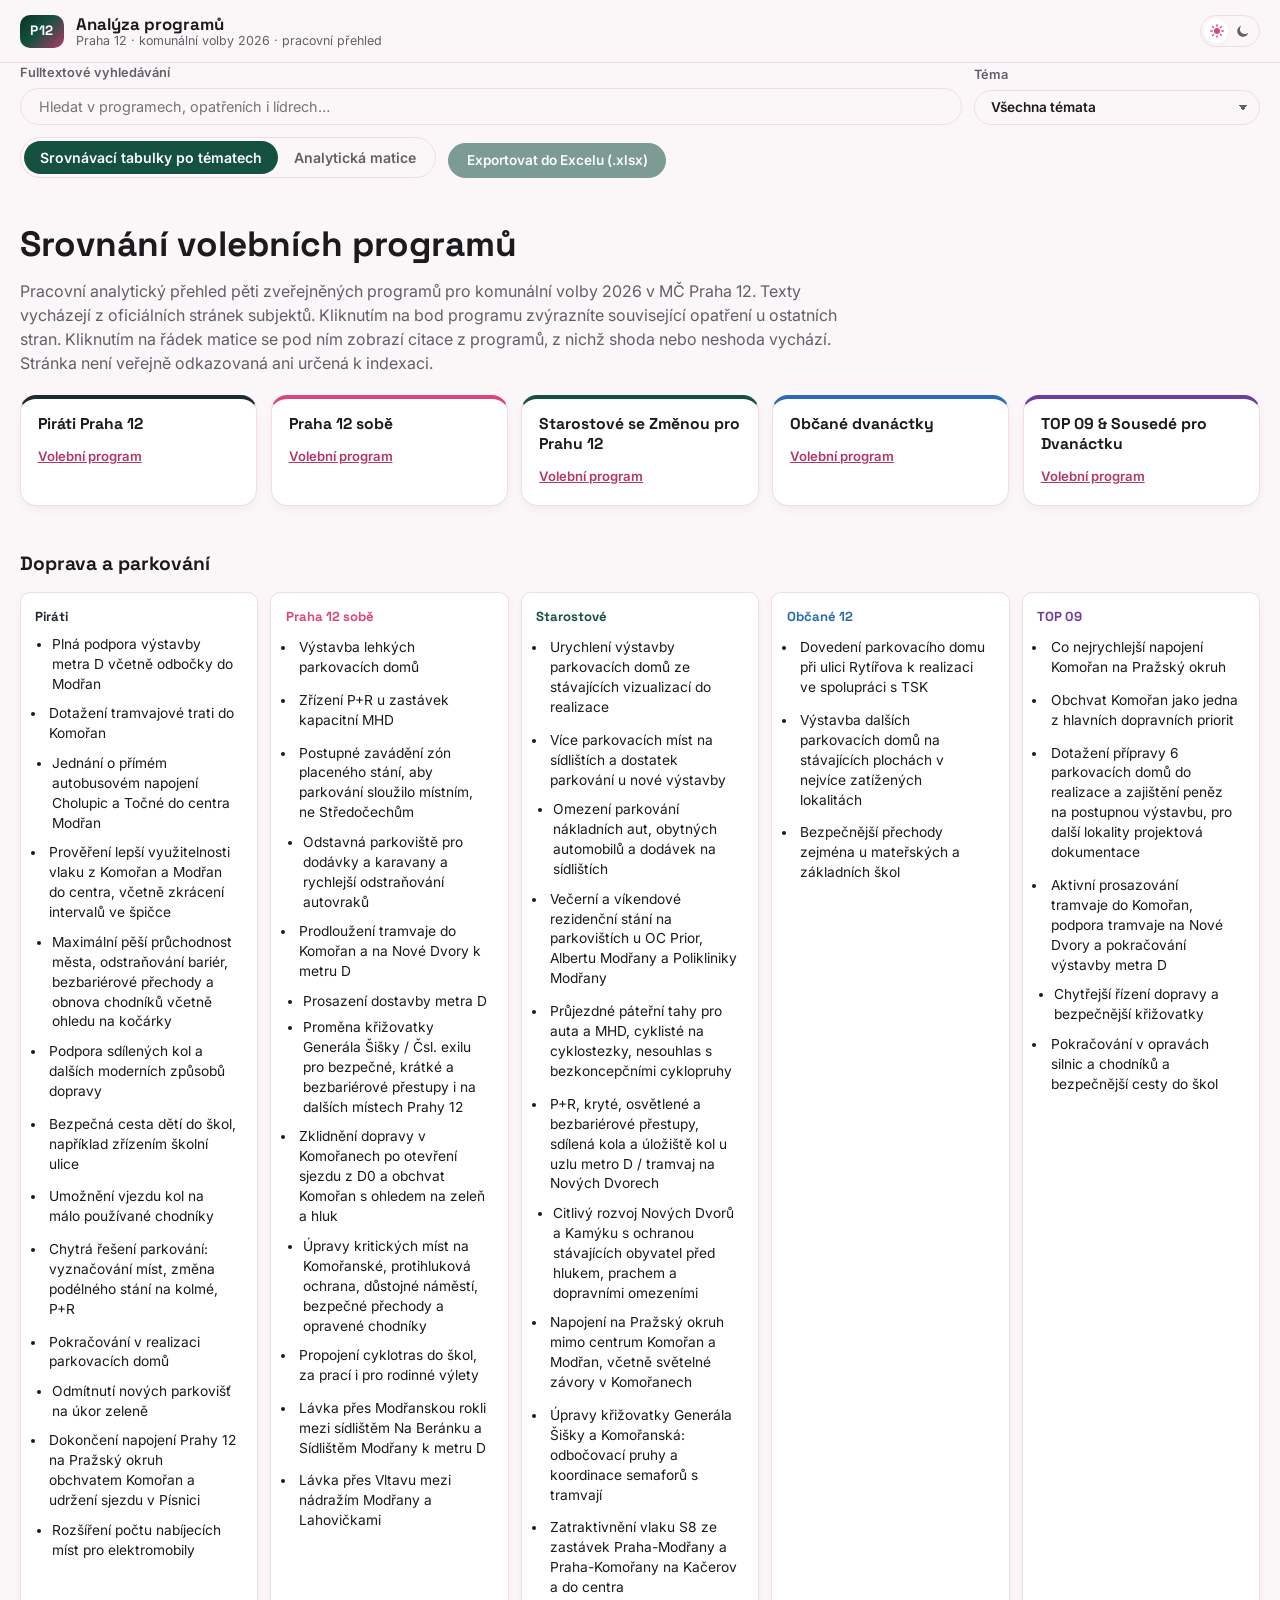
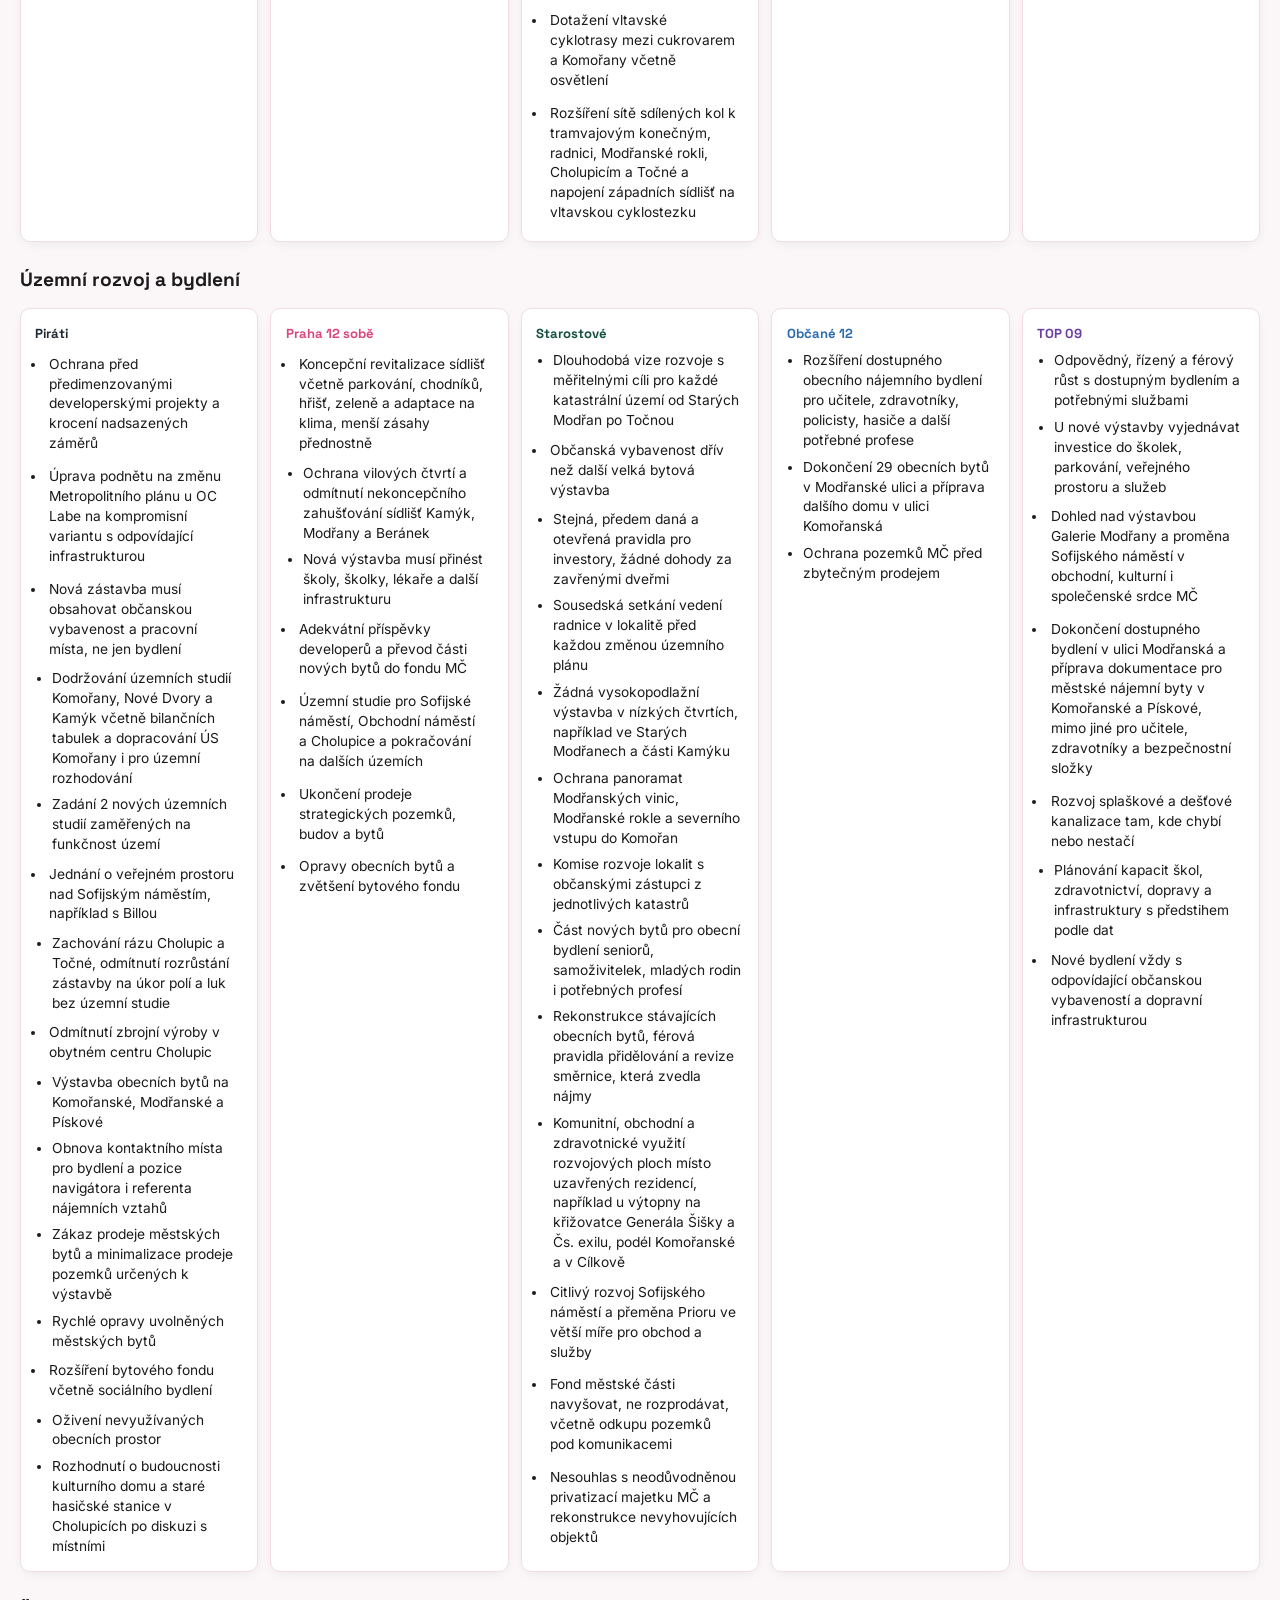
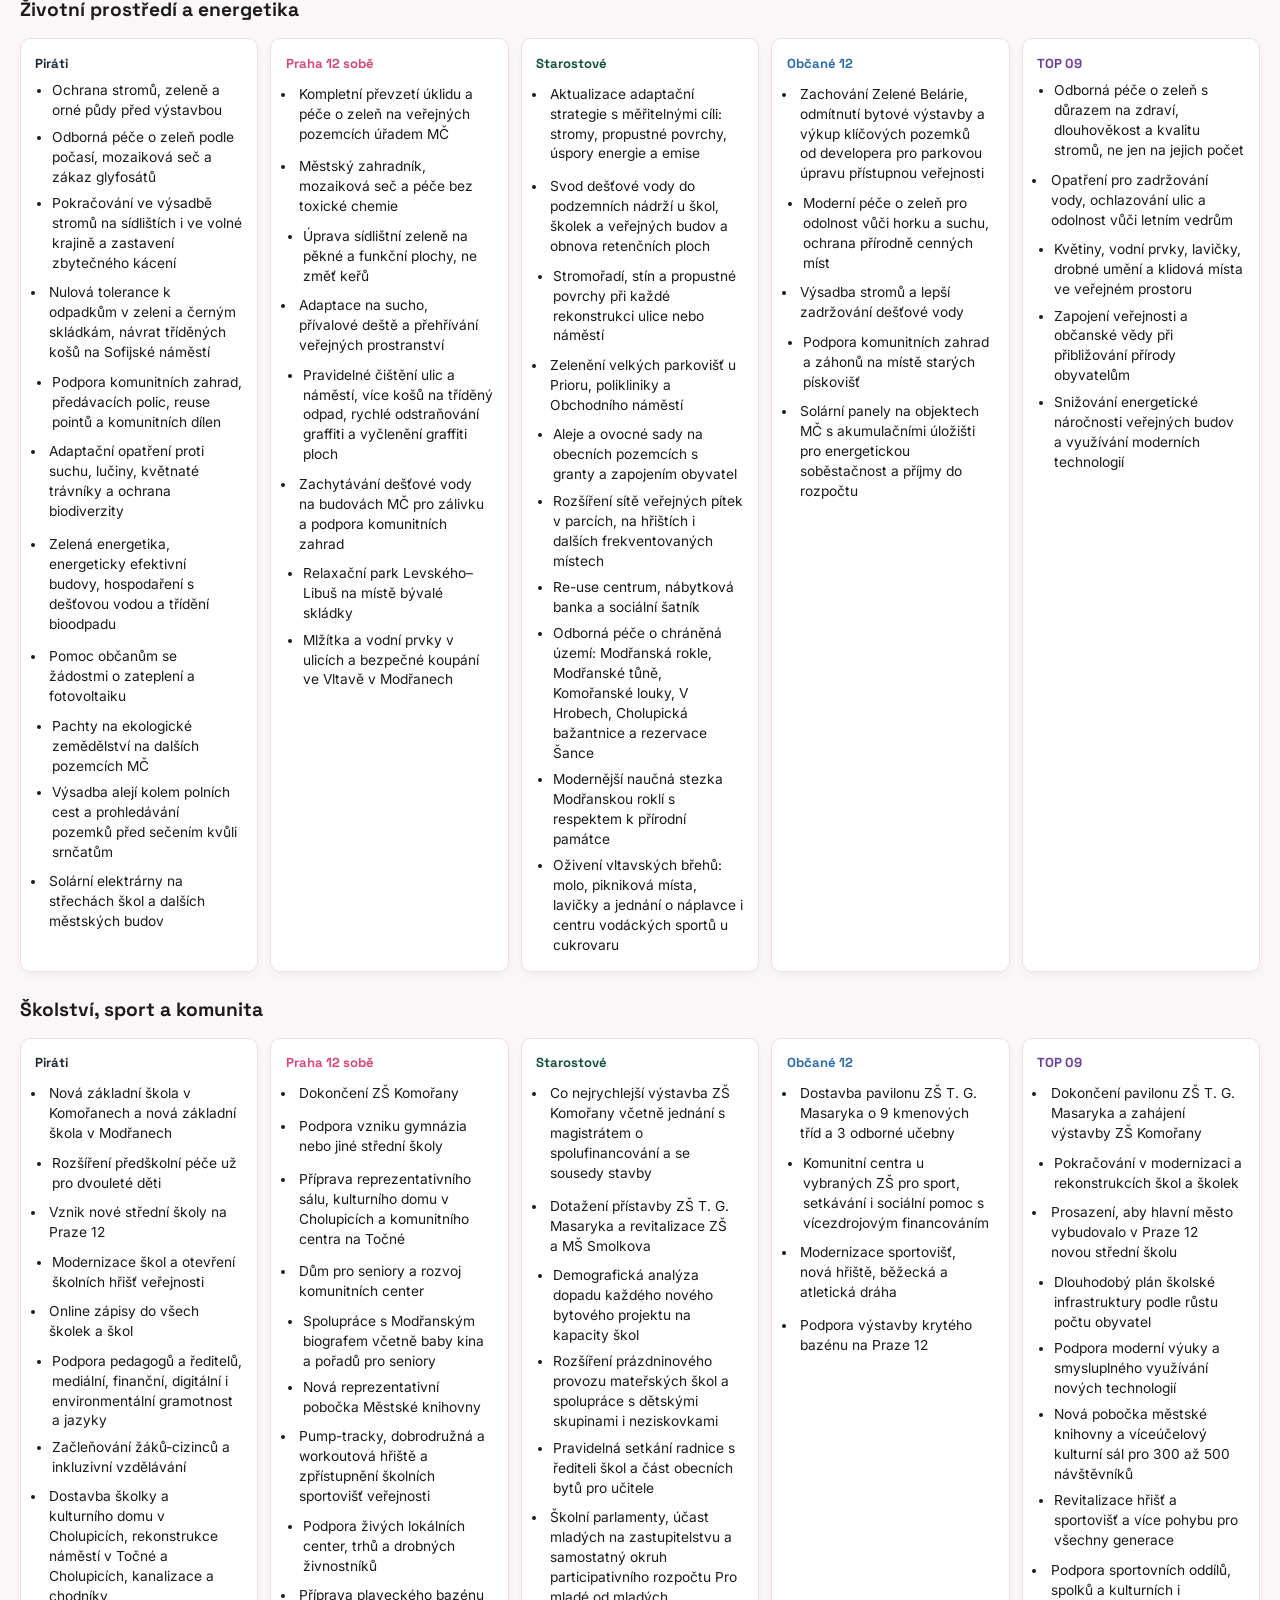
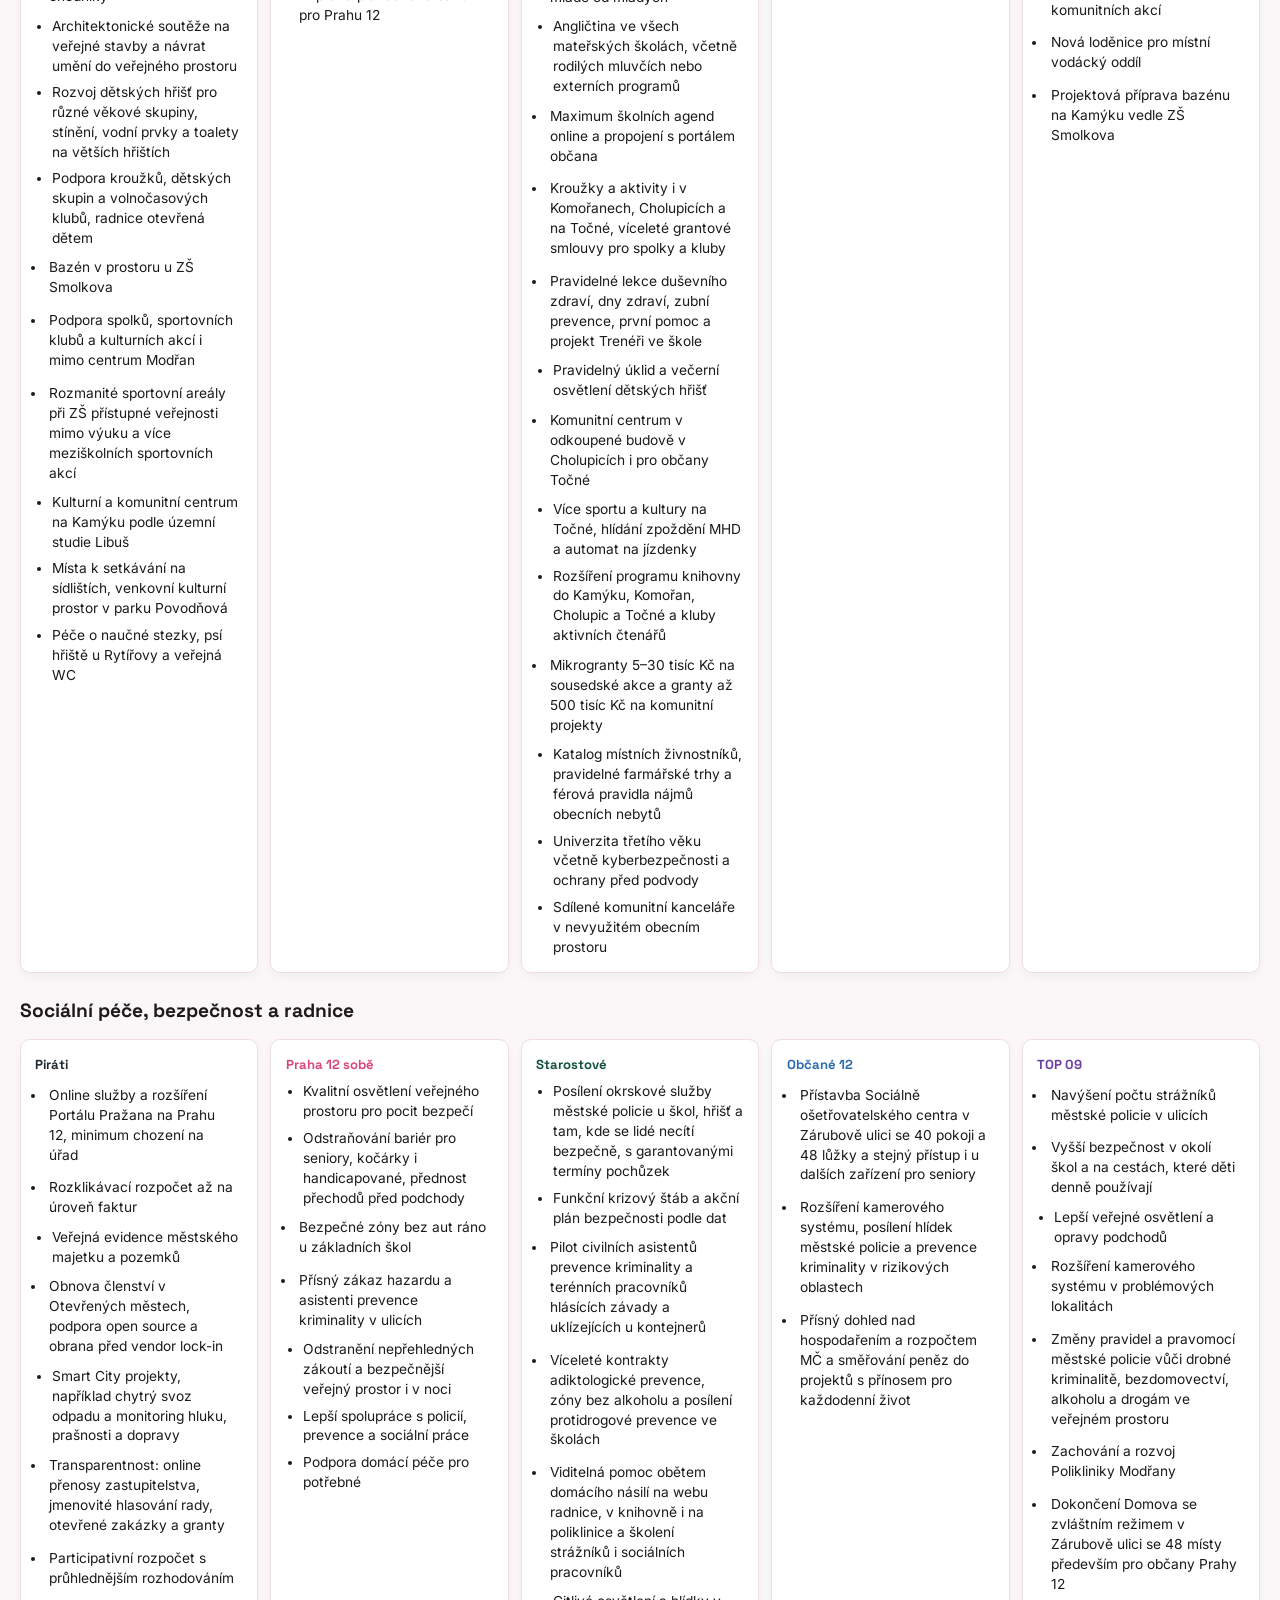
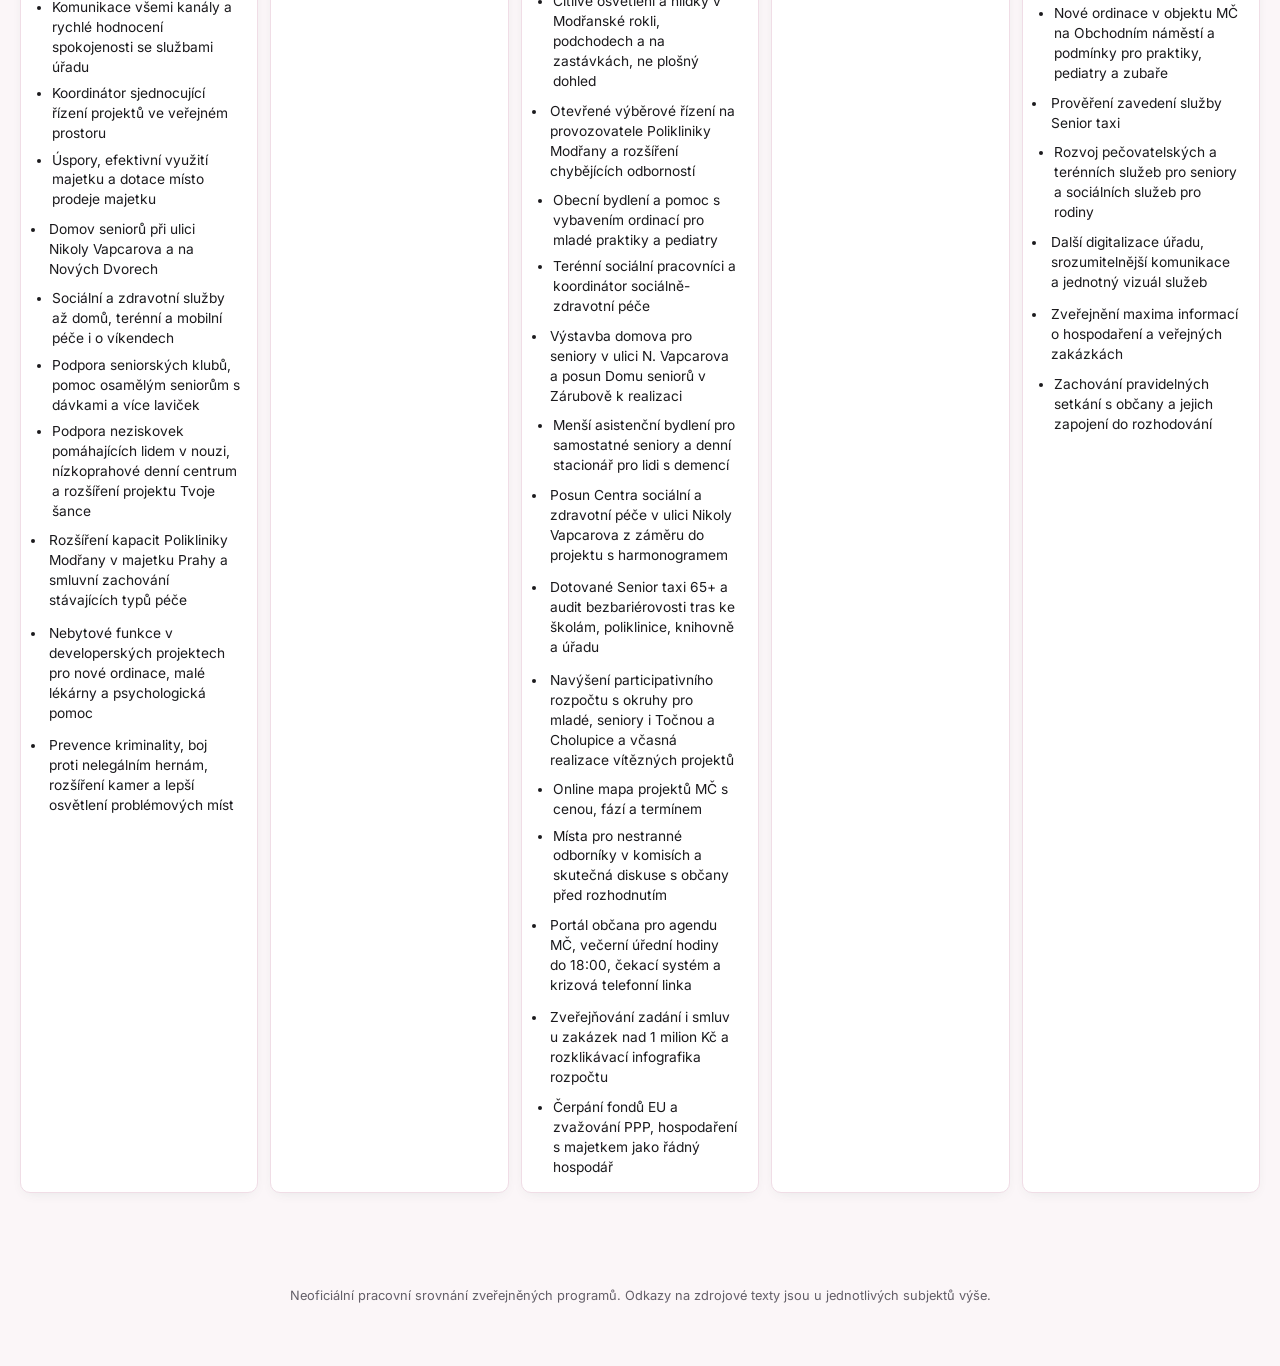
==== commit b2860124: "Expand the program matrix with missing topics, real conflicts, and source quotes under each row. Co-" ====
--- a/analyza-p12-2026/index.html
+++ b/analyza-p12-2026/index.html
@@ -80,7 +80,7 @@
   <main>
     <section class="analysis-hero">
       <h1>Srovnání volebních programů</h1>
-      <p>Pracovní analytický přehled pěti zveřejněných programů pro komunální volby 2026 v MČ Praha 12. Texty vycházejí z oficiálních stránek subjektů. Kliknutím na bod programu nebo řádek matice zvýrazníte související opatření u ostatních stran. Stránka není veřejně odkazovaná ani určená k indexaci.</p>
+      <p>Pracovní analytický přehled pěti zveřejněných programů pro komunální volby 2026 v MČ Praha 12. Texty vycházejí z oficiálních stránek subjektů. Kliknutím na bod programu zvýrazníte související opatření u ostatních stran. Kliknutím na řádek matice se pod ním zobrazí citace z programů, z nichž shoda nebo neshoda vychází. Stránka není veřejně odkazovaná ani určená k indexaci.</p>
       <div class="party-overview" id="party-overview"></div>
     </section>
 
--- a/analyza-p12-2026/styles.css
+++ b/analyza-p12-2026/styles.css
@@ -221,6 +221,61 @@
   outline-offset: -2px;
 }
 
+body.is-linking .matrix-table tbody tr.matrix-evidence {
+  opacity: 1;
+  outline: none;
+  cursor: default;
+}
+
+.matrix-evidence td {
+  padding: 0;
+  background: color-mix(in srgb, var(--color-bg) 88%, var(--color-bg-alt));
+  border-bottom: 1px solid var(--color-border);
+}
+
+.evidence-panel {
+  padding: .95rem 1rem 1.1rem;
+}
+
+.evidence-heading {
+  margin: 0 0 .75rem;
+  font-family: var(--font-heading);
+  font-size: .95rem;
+  font-weight: 700;
+}
+
+.evidence-grid {
+  display: grid;
+  grid-template-columns: repeat(5, minmax(0, 1fr));
+  gap: .75rem;
+}
+
+.evidence-card {
+  background: var(--color-bg-alt);
+  border: 1px solid var(--color-border);
+  border-radius: var(--radius-sm);
+  padding: .9rem;
+  min-width: 0;
+  border-top: 3px solid var(--party-accent, var(--color-green));
+}
+
+.evidence-topic {
+  display: block;
+  font-size: .68rem;
+  font-weight: 700;
+  letter-spacing: .03em;
+  text-transform: uppercase;
+  color: var(--color-text-muted);
+  margin-bottom: .2rem;
+}
+
+.evidence-empty {
+  margin: 0;
+  font-size: .82rem;
+  color: var(--color-text-muted);
+  font-style: italic;
+}
+
 .compare-card.is-dimmed {
   opacity: .38;
 }
@@ -355,14 +410,16 @@
 
 @media (max-width: 1100px) {
   .party-overview,
-  .compare-grid {
+  .compare-grid,
+  .evidence-grid {
     grid-template-columns: repeat(2, minmax(0, 1fr));
   }
 }
 
 @media (max-width: 640px) {
   .party-overview,
-  .compare-grid {
+  .compare-grid,
+  .evidence-grid {
     grid-template-columns: 1fr;
   }
 
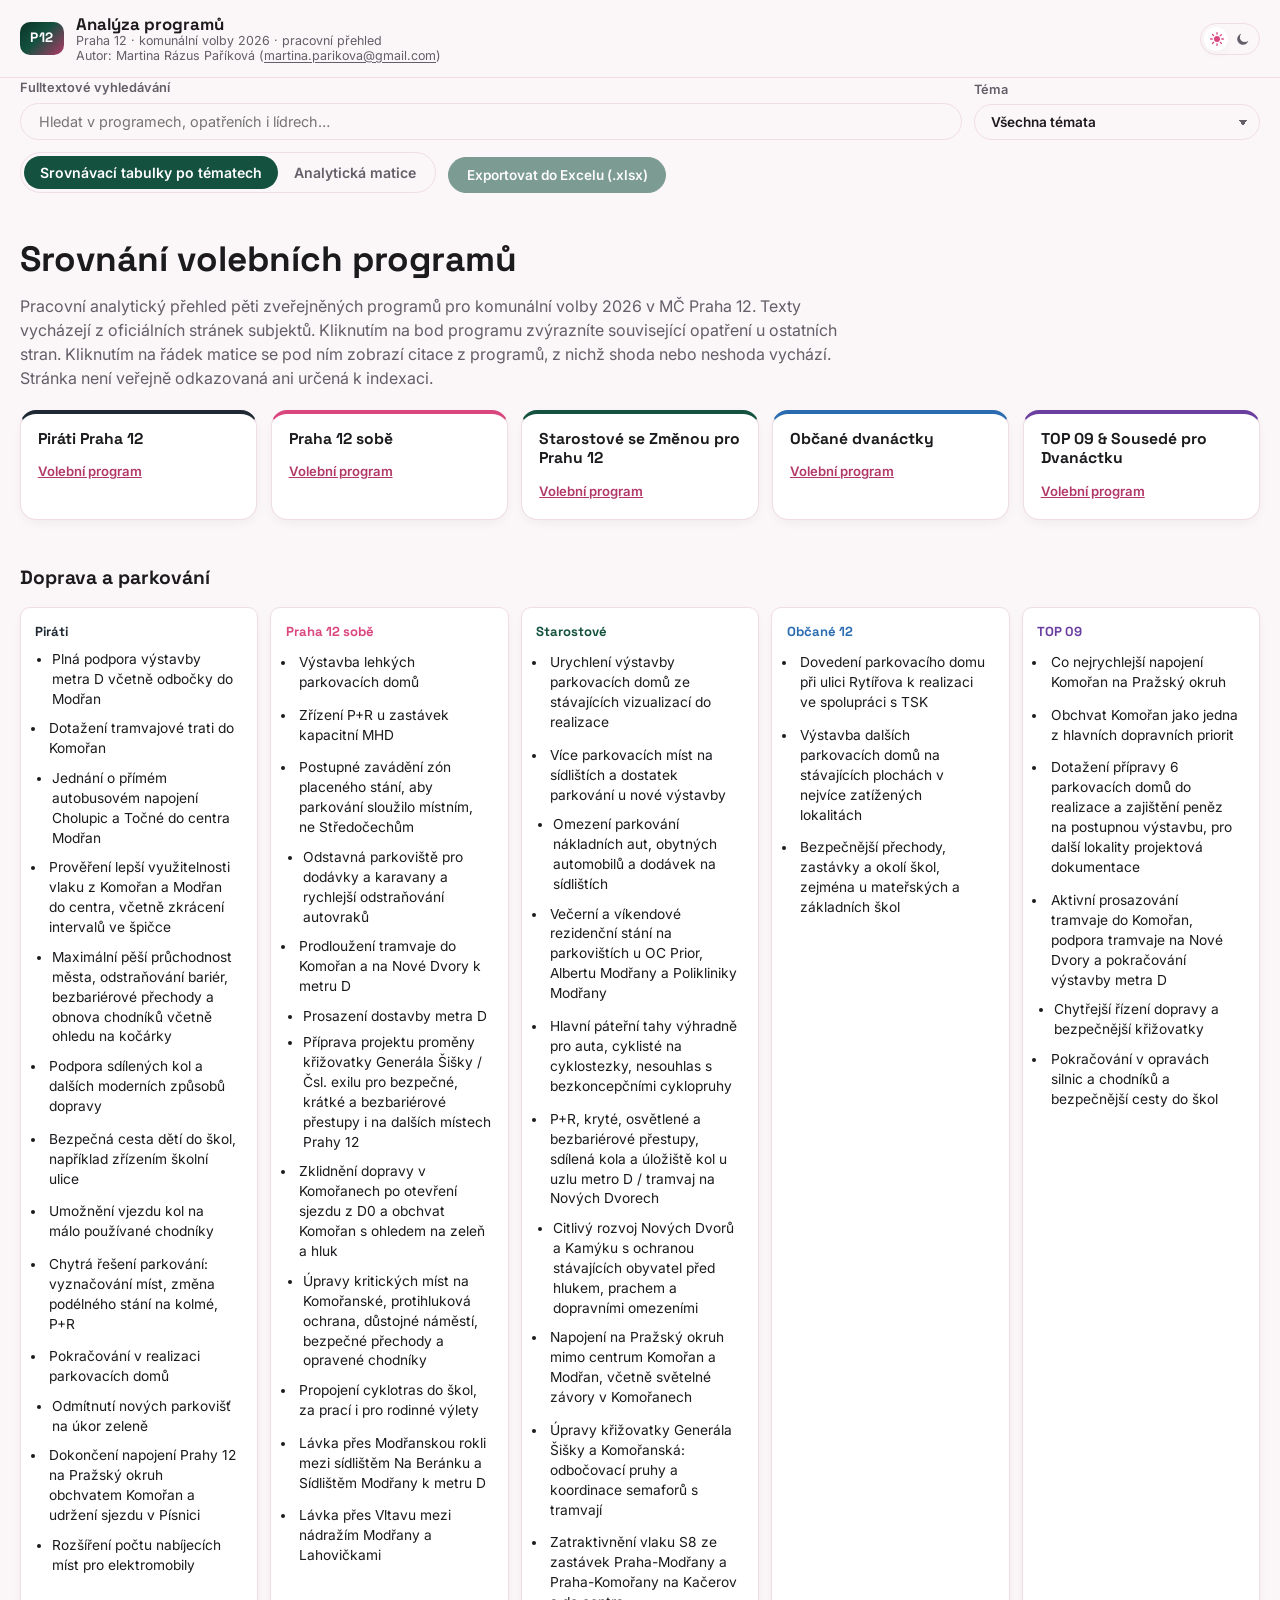
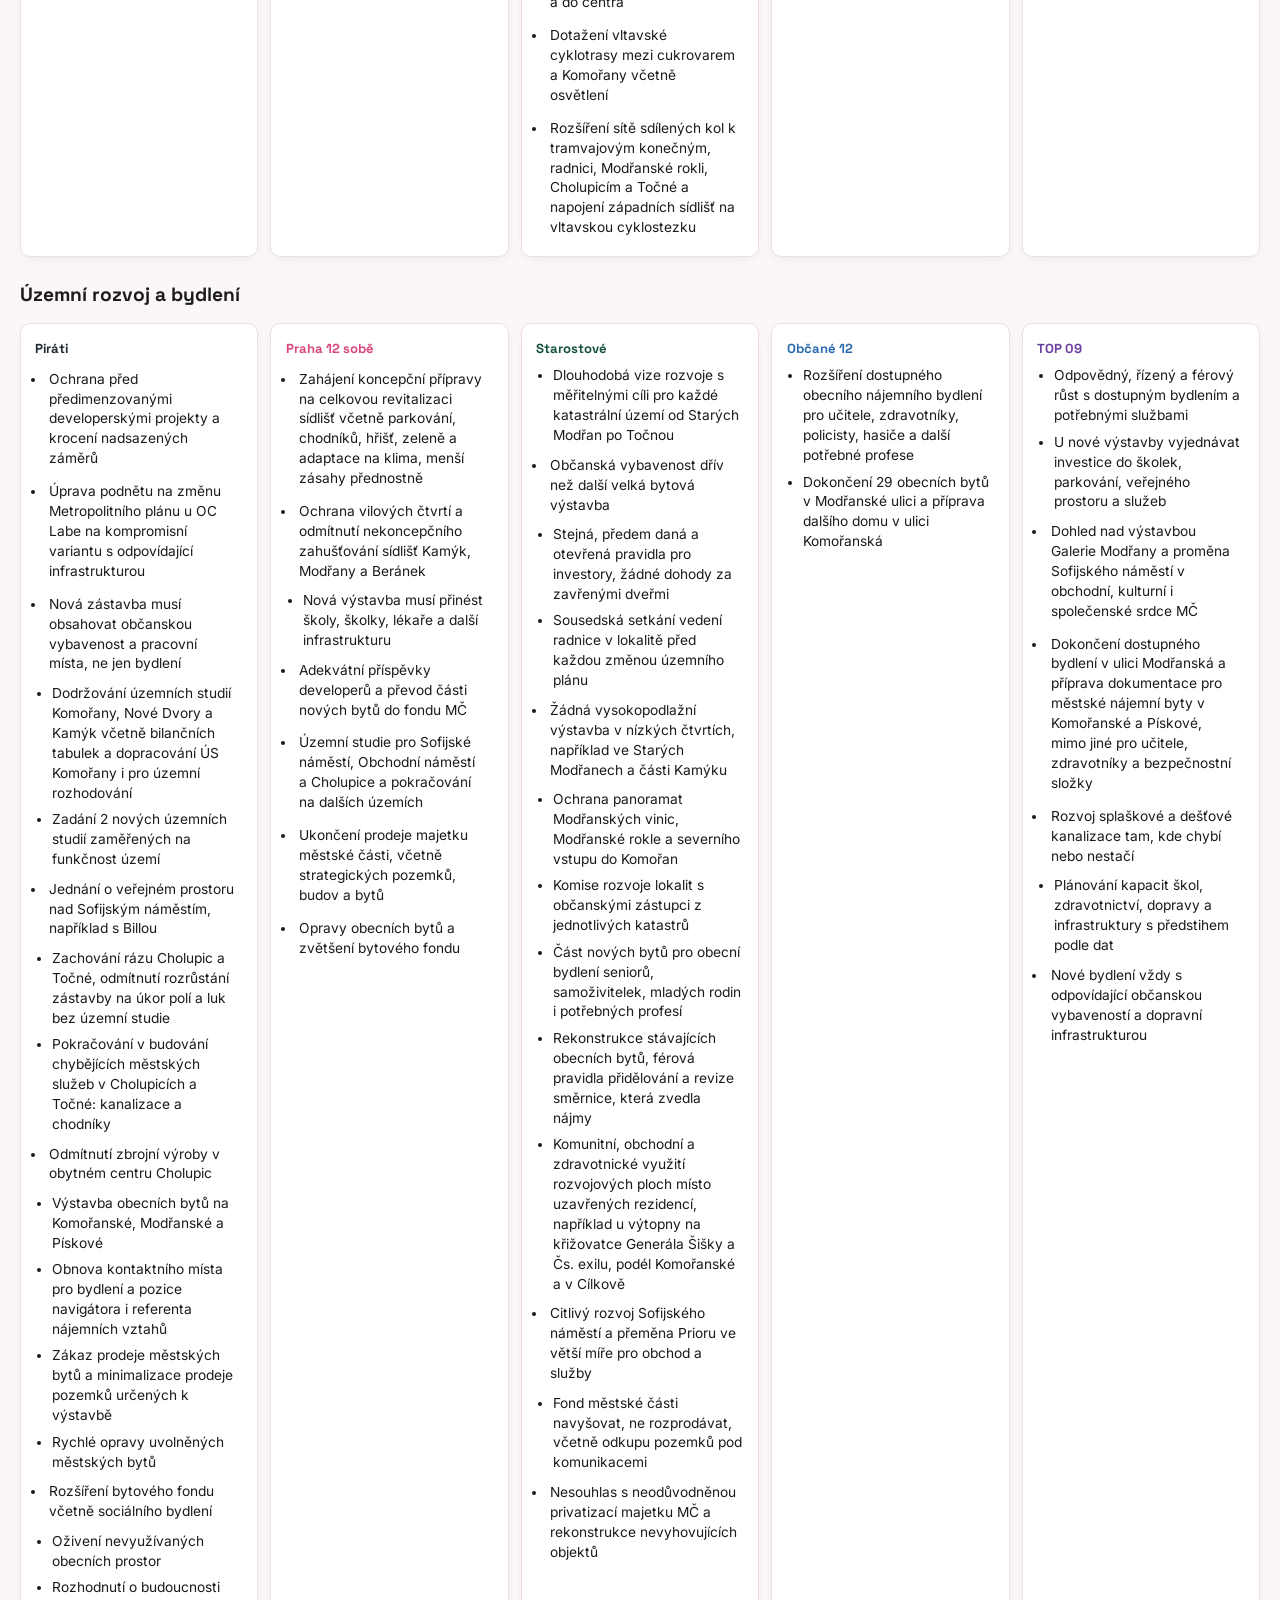
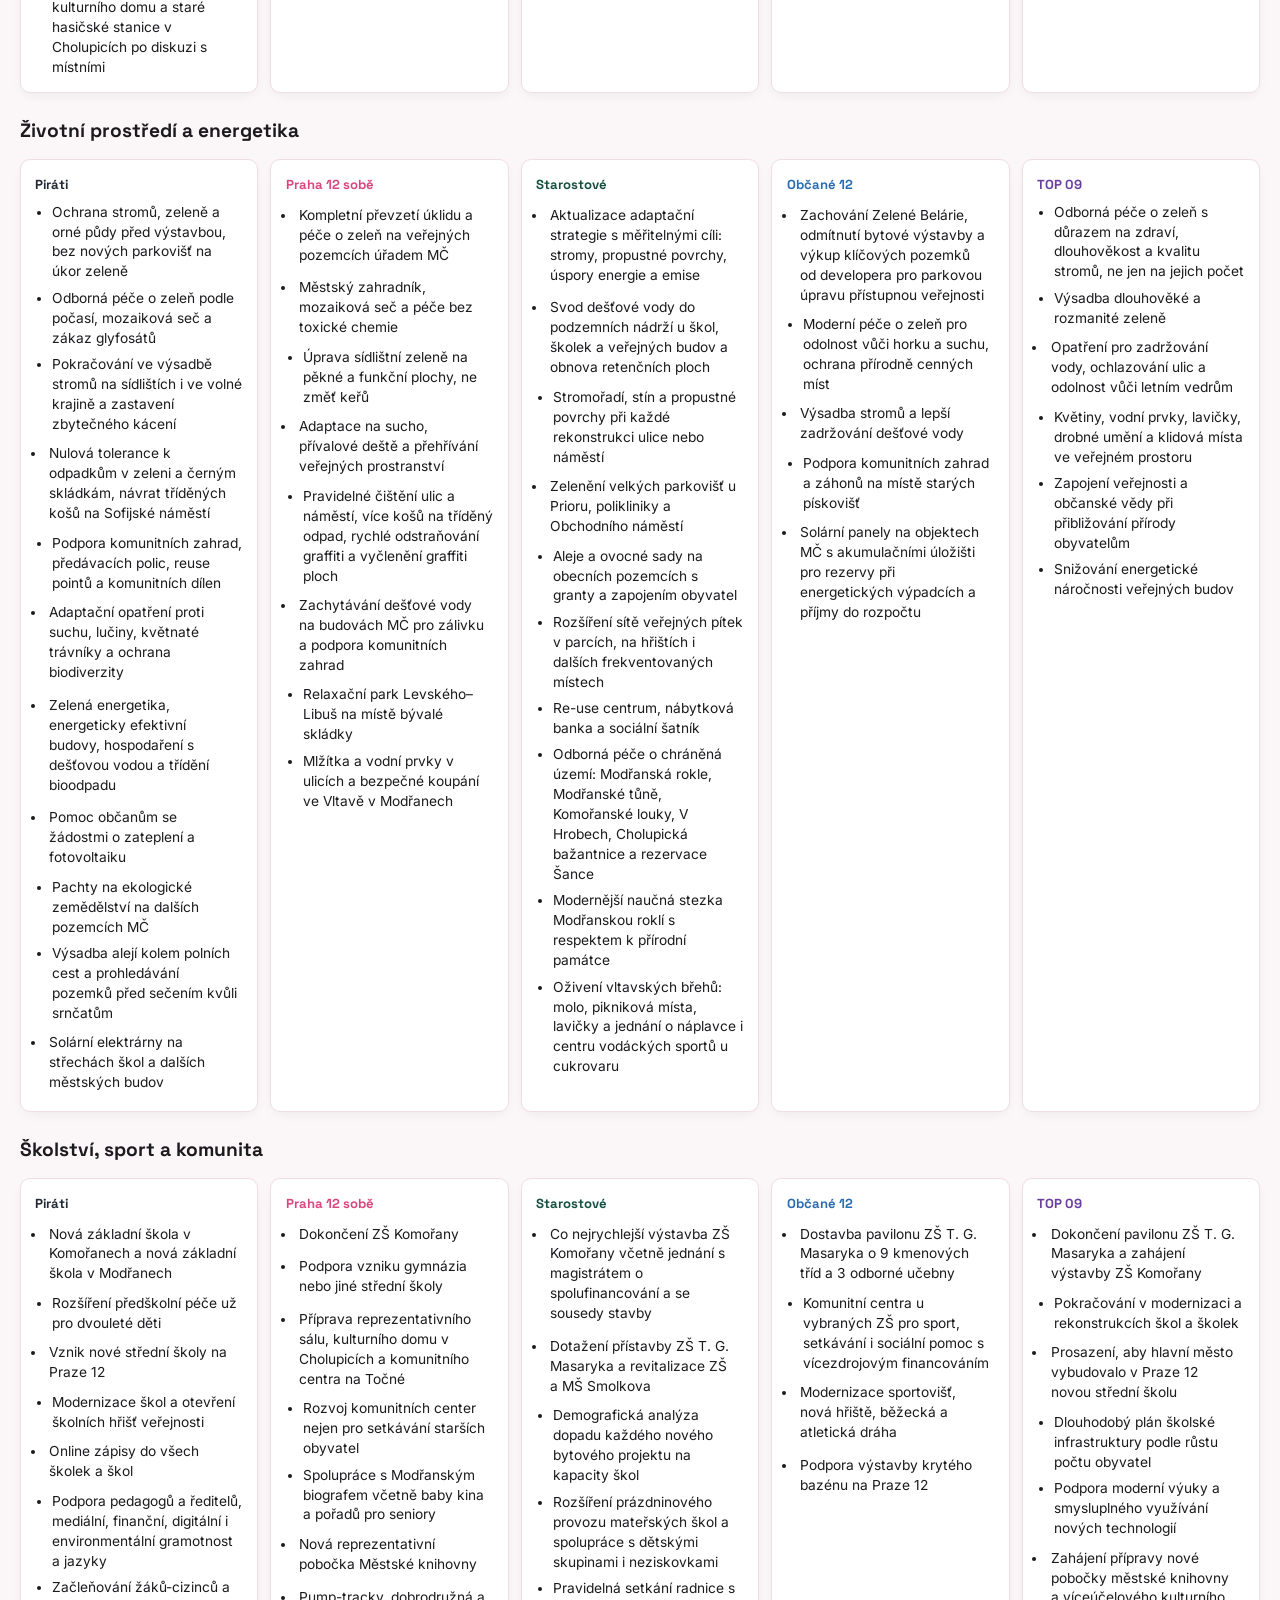
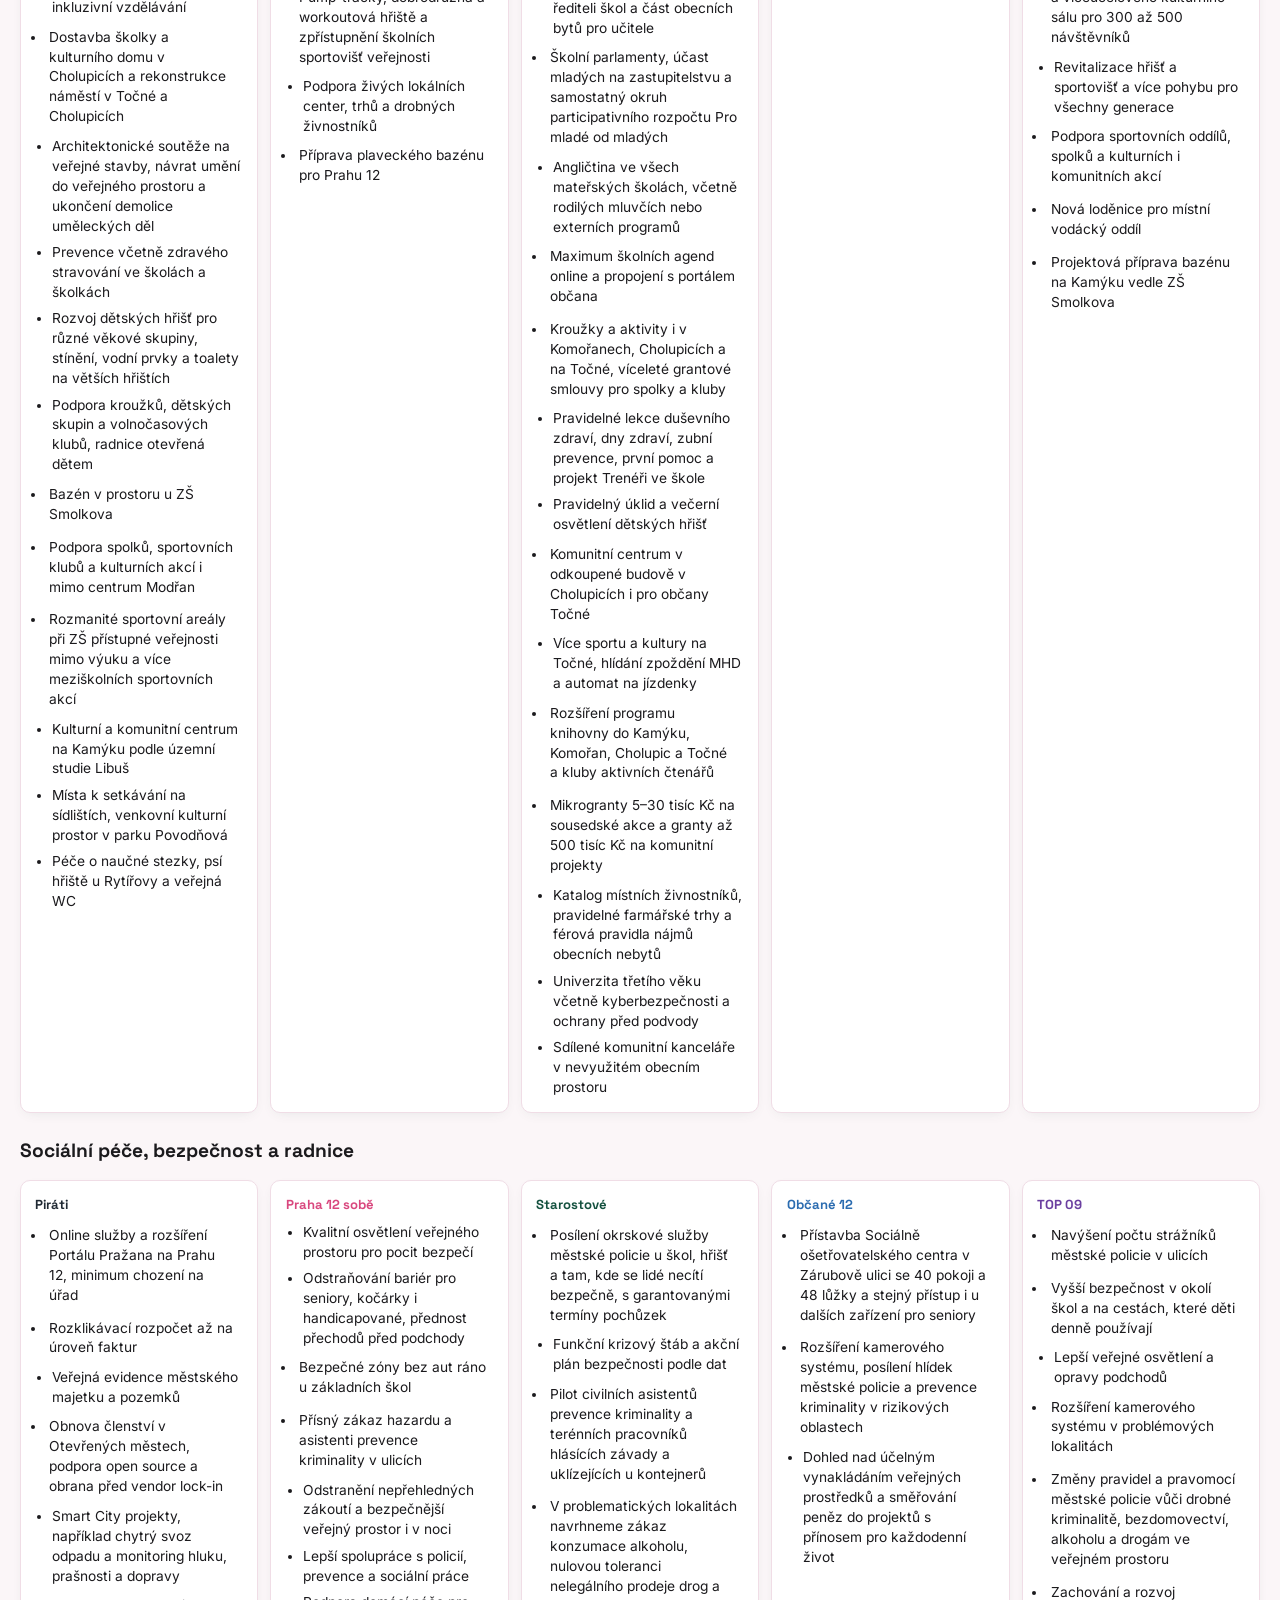
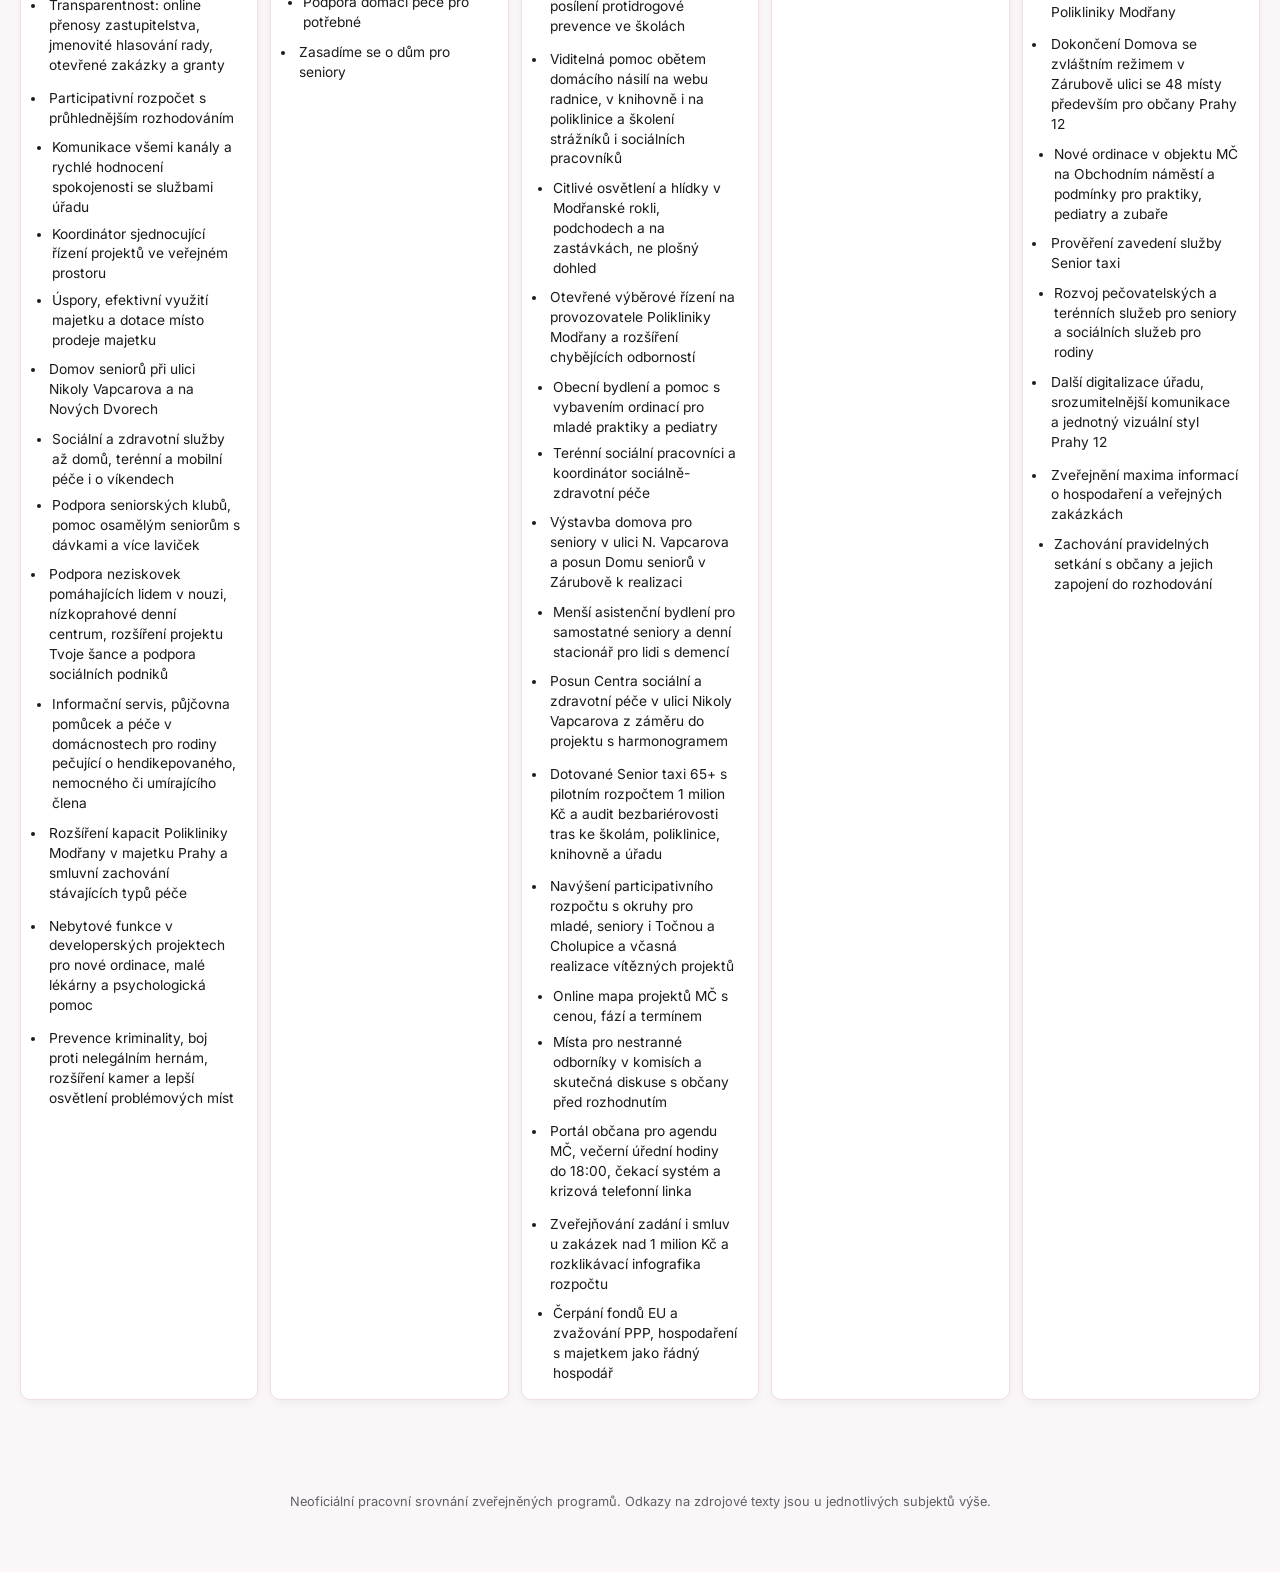
==== commit b5d08db9: "Show the analysis page author in the sticky header. Co-authored-by: Cursor <cursoragent@cursor.com>" ====
--- a/analyza-p12-2026/index.html
+++ b/analyza-p12-2026/index.html
@@ -30,6 +30,7 @@
           <div class="brand__text">
             <strong>Analýza programů</strong>
             <span>Praha 12 · komunální volby 2026 · pracovní přehled</span>
+            <span class="analysis-author">Autor: Martina Rázus Paříková (<a href="mailto:martina.parikova@gmail.com">martina.parikova@gmail.com</a>)</span>
           </div>
         </div>
         <div class="header-controls">
--- a/analyza-p12-2026/styles.css
+++ b/analyza-p12-2026/styles.css
@@ -15,6 +15,21 @@
   position: static;
   background: transparent;
   backdrop-filter: none;
+}
+
+.analysis-author {
+  font-size: .78rem;
+  color: var(--color-text-muted);
+}
+
+.analysis-author a {
+  color: inherit;
+  text-underline-offset: 2px;
+}
+
+.analysis-author a:hover,
+.analysis-author a:focus-visible {
+  color: var(--color-pink-dark);
 }
 
 .analysis-page .site-header__inner,
